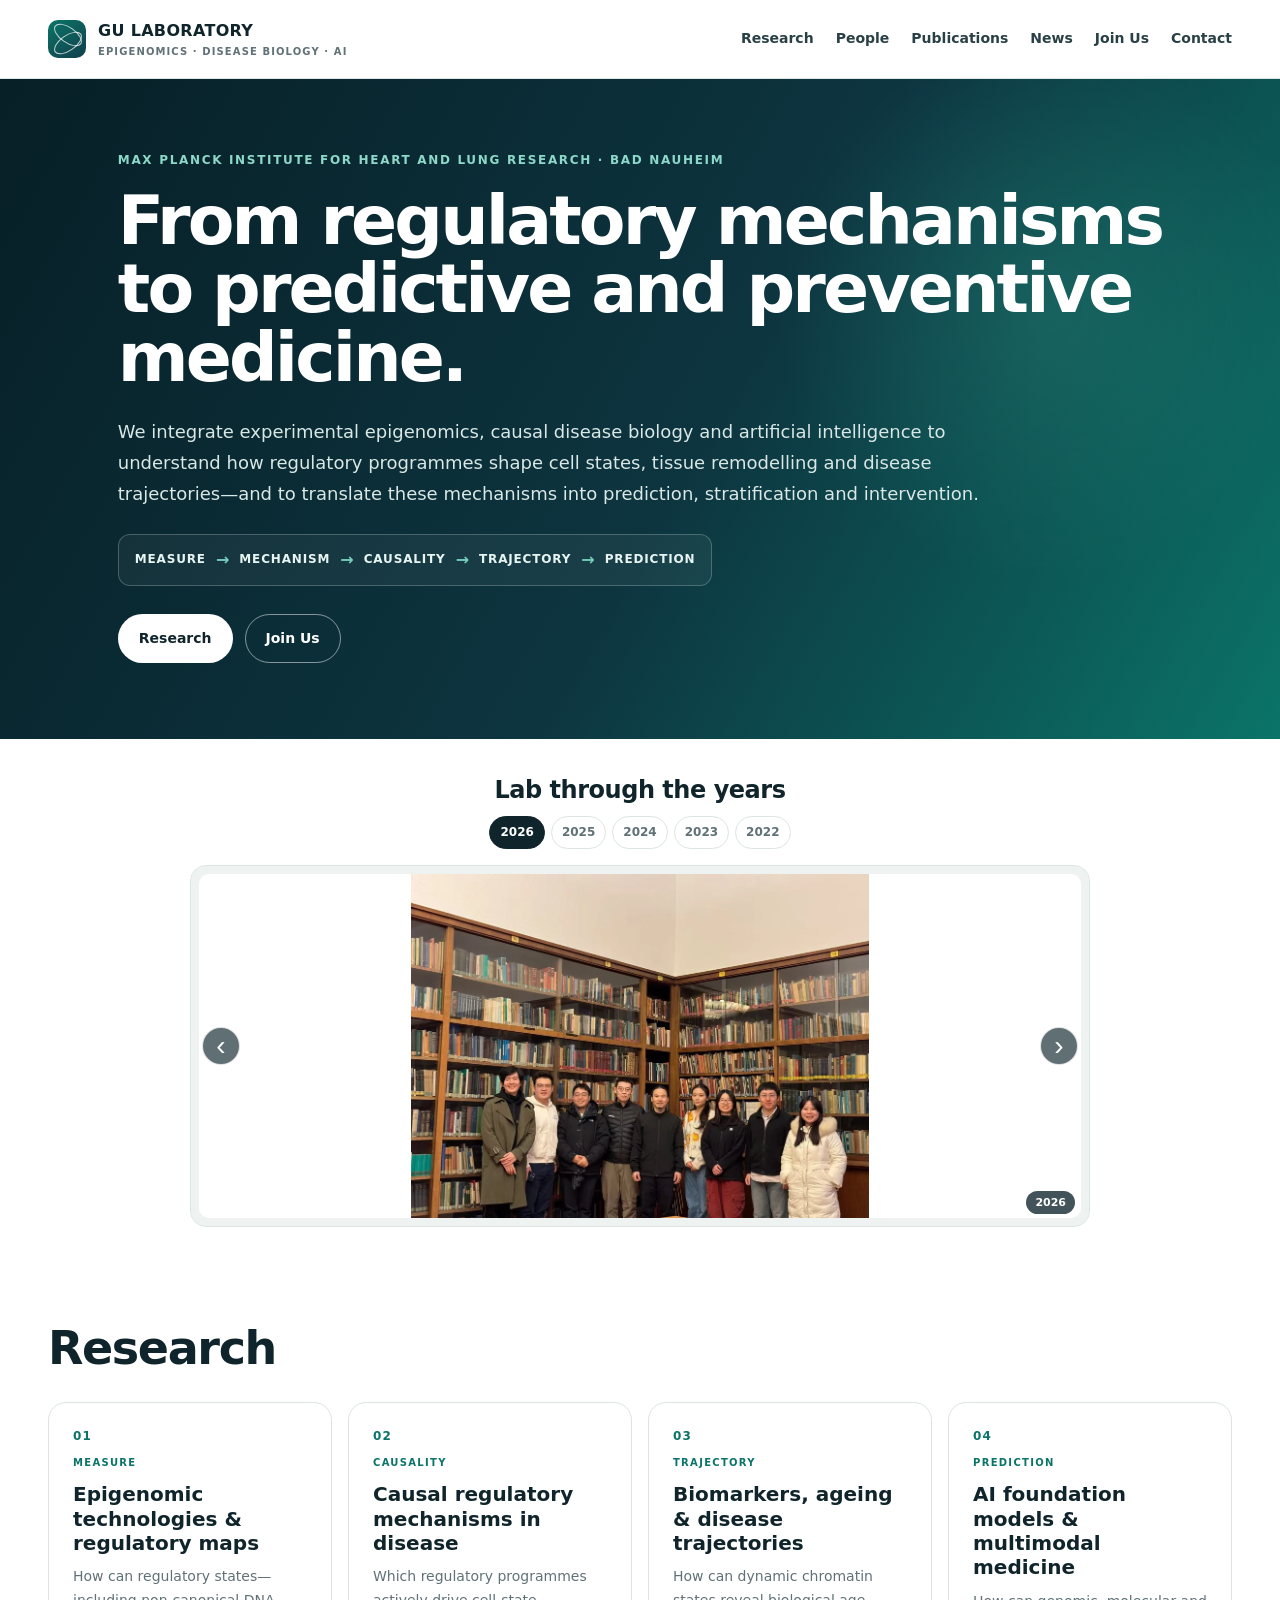
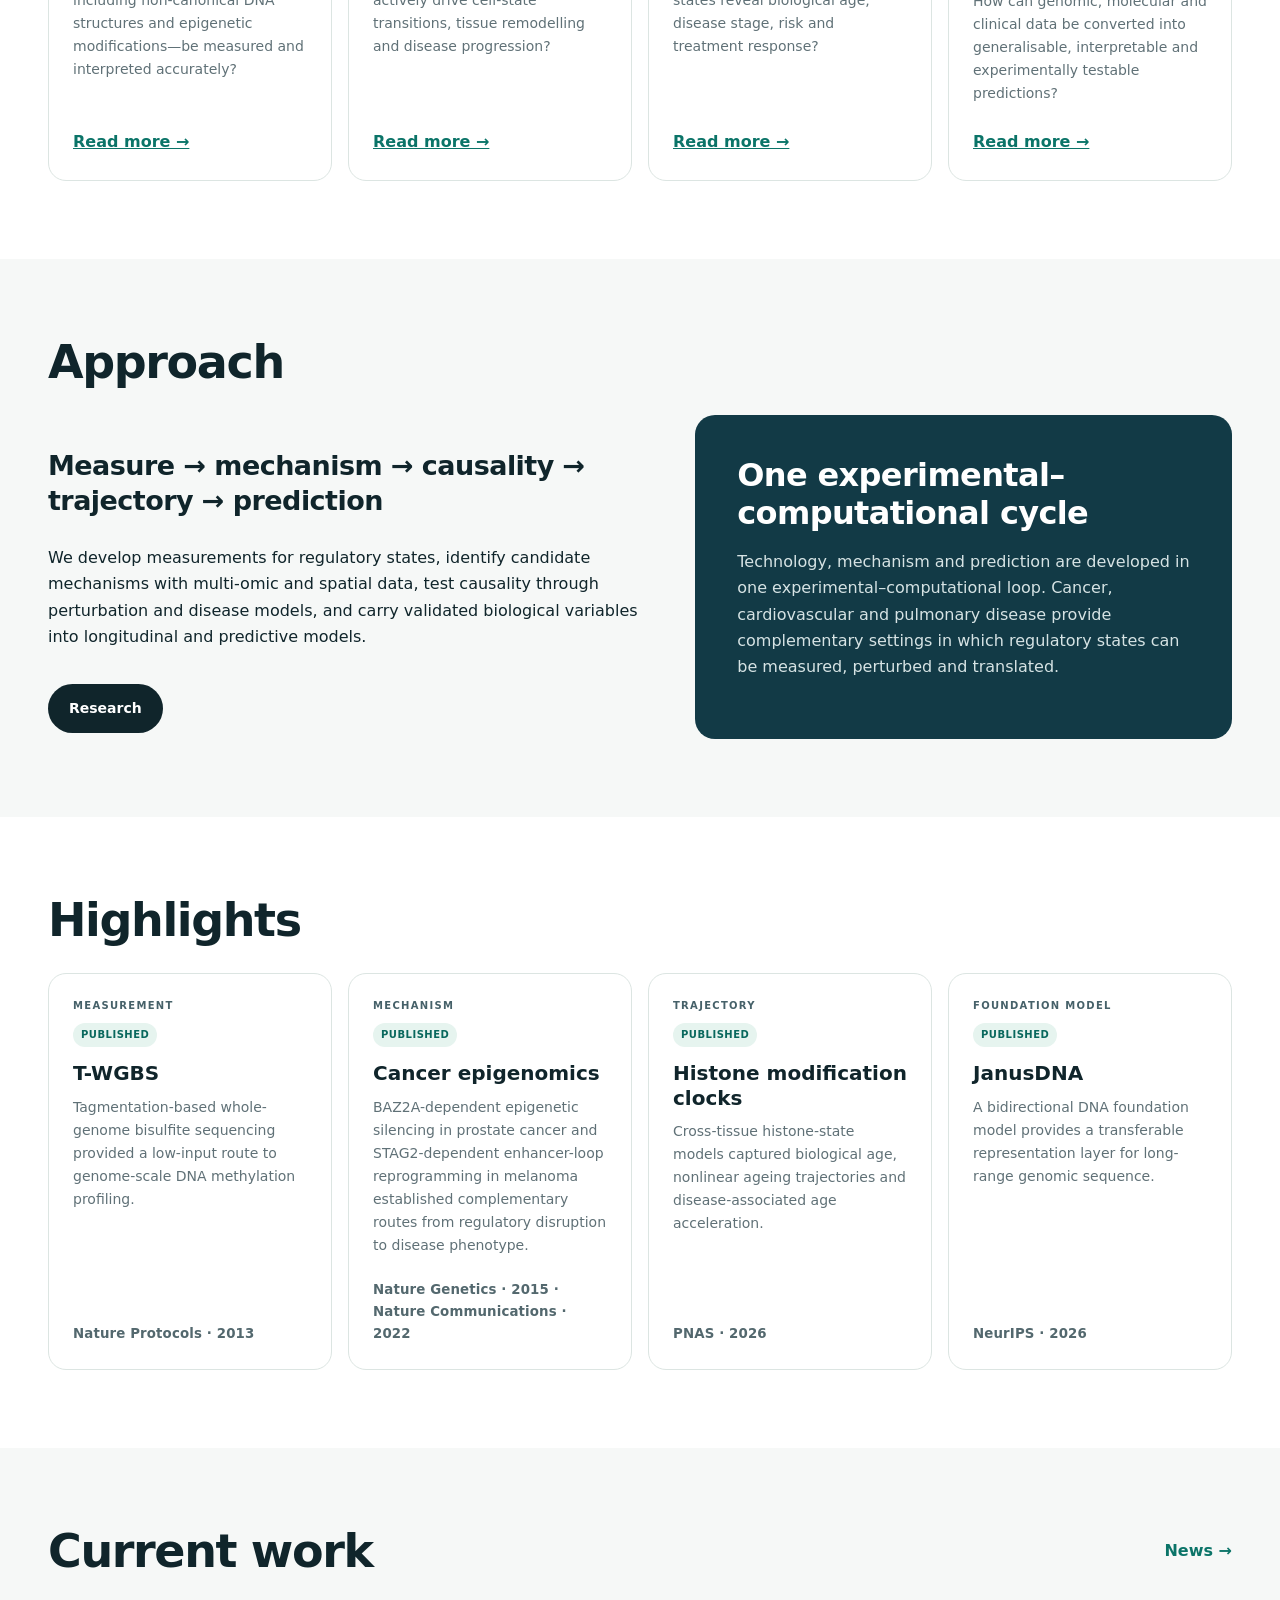
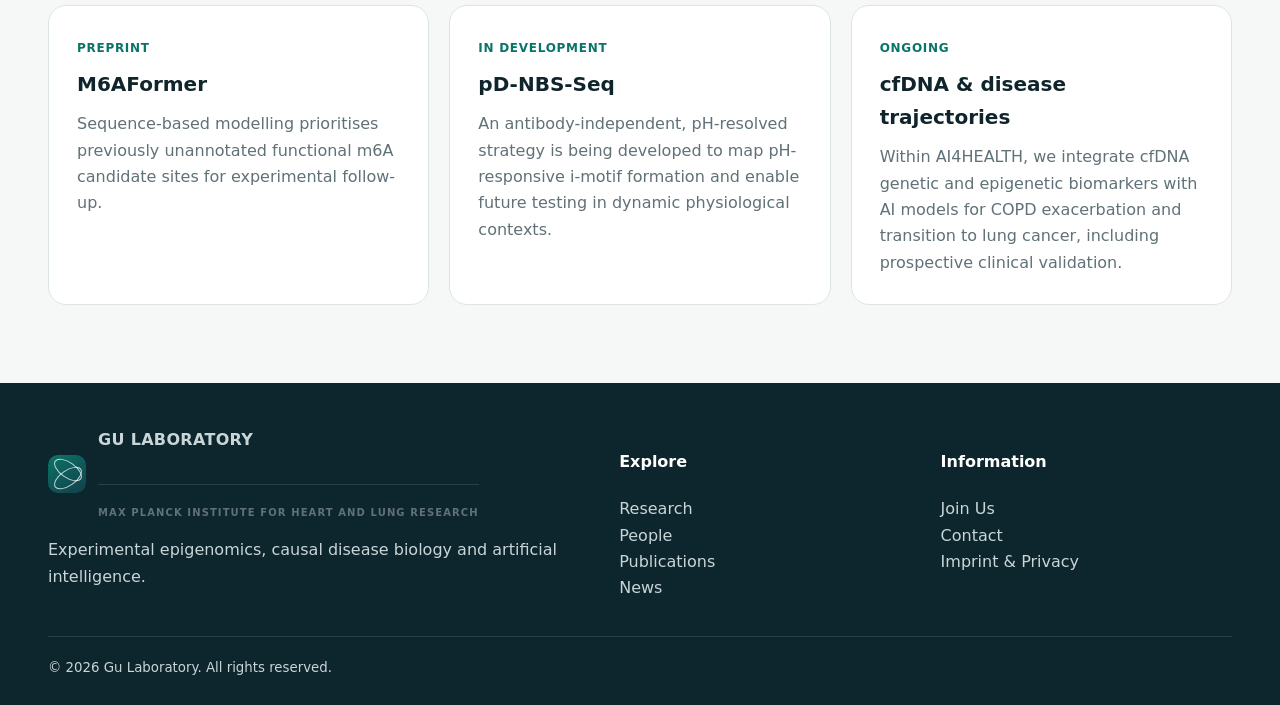
==== index.html @ 95525fd9 "Align homepage with current research programme" ====
<!doctype html>
<html lang="en">
<head>
  <meta charset="utf-8">
  <meta name="viewport" content="width=device-width,initial-scale=1">
  <title>Gu Laboratory | Epigenomics, Disease Biology & AI</title>
  <meta name="description" content="Gu Laboratory integrates experimental epigenomics, causal disease biology and artificial intelligence to connect regulatory mechanisms with disease trajectories, prediction and prevention.">
  <link rel="stylesheet" href="assets/styles.css">
  <link rel="stylesheet" href="assets/home-v2.css">
<style data-carousel-failsafe>
.lab-carousel-section{padding:38px 0 18px;background:#fff}
.lab-carousel-head{display:flex;flex-direction:column;align-items:center;gap:12px;margin:0 auto 16px;max-width:900px;text-align:center}
.lab-carousel-head h2{font-size:24px;line-height:1.1;letter-spacing:-.02em;margin:0;font-weight:760}
.lab-year-nav{display:flex;gap:6px;flex-wrap:wrap;justify-content:center}
.lab-year-btn{appearance:none;border:1px solid #dce5e2;background:#fff;color:#607177;border-radius:999px;padding:6px 10px;font:inherit;font-size:12px;font-weight:760;cursor:pointer}
.lab-year-btn.active{background:#10252b;border-color:#10252b;color:#fff}
.lab-carousel{position:relative;max-width:900px;margin:0 auto}
.lab-carousel-viewport{overflow:hidden;border-radius:16px;border:1px solid #dce5e2;background:#f6f8f7}
.lab-carousel-track{display:flex;transition:transform .42s cubic-bezier(.22,.61,.36,1)}
.lab-slide{flex:0 0 100%;margin:0;position:relative}
.lab-slide-media{height:360px;display:grid;gap:8px;padding:8px;background:#eef2f1}
.lab-slide-media img{width:100%;height:100%;object-fit:contain;object-position:center;min-width:0;min-height:0;border-radius:10px;background:#fff}
.lab-slide-media.single{grid-template-columns:1fr}
.lab-slide-media.duo{grid-template-columns:1fr 1fr}
.lab-slide-media.trio{grid-template-columns:1.08fr .92fr;grid-template-rows:1fr 1fr}
.lab-slide-media.trio .lab-slide-main{grid-row:1/3}
.lab-slide figcaption{position:absolute;right:14px;bottom:12px;padding:6px 9px;border-radius:999px;background:rgba(7,31,38,.76);color:#fff;font-size:11px;font-weight:780;line-height:1}
.lab-carousel-arrow{position:absolute;z-index:2;top:50%;transform:translateY(-50%);width:38px;height:38px;border-radius:50%;border:1px solid rgba(255,255,255,.78);background:rgba(7,31,38,.64);color:#fff;font-size:28px;line-height:1;display:grid;place-items:center;cursor:pointer}
.lab-carousel-arrow.prev{left:12px}.lab-carousel-arrow.next{right:12px}
@media(max-width:800px){.lab-slide-media{height:300px}}
@media(max-width:560px){.lab-carousel-section{padding-top:24px}.lab-carousel-head h2{font-size:21px}.lab-slide-media{height:230px}}
</style>
</head>
<body>
<header class="site-header">
  <div class="wrap nav">
    <a class="brand" href="index.html"><i class="mark"></i><span>GU LABORATORY<small>Epigenomics · Disease Biology · AI</small></span></a>
    <button class="menu" aria-label="Toggle navigation">☰</button>
    <nav class="navlinks">
      <a href="research.html">Research</a><a href="people.html">People</a><a href="publications.html">Publications</a><a href="news.html">News</a><a href="join.html">Join Us</a><a href="contact.html">Contact</a>
    </nav>
  </div>
</header>
<main>
<section class="hero">
  <div class="wrap">
    <div class="hero-inner">
      <div class="eyebrow">Max Planck Institute for Heart and Lung Research · Bad Nauheim</div>
      <h1><span class="hero-line">From regulatory mechanisms</span><span class="hero-line">to predictive and preventive</span><span class="hero-line">medicine.</span></h1>
      <p>We integrate experimental epigenomics, causal disease biology and artificial intelligence to understand how regulatory programmes shape cell states, tissue remodelling and disease trajectories—and to translate these mechanisms into prediction, stratification and intervention.</p>
      <div class="pipeline" aria-label="Research workflow">
        <span>Measure</span><b>→</b><span>Mechanism</span><b>→</b><span>Causality</span><b>→</b><span>Trajectory</span><b>→</b><span>Prediction</span>
      </div>
      <div class="actions"><a class="btn primary" href="research.html">Research</a><a class="btn ghost" href="join.html">Join Us</a></div>
    </div>
  </div>
</section>

<section class="lab-carousel-section">
  <div class="wrap">
    <div class="lab-carousel-head">
      <h2>Lab through the years</h2>
      <div class="lab-year-nav" role="tablist" aria-label="Laboratory group photos by year">
        <button class="lab-year-btn active" type="button" data-slide="0" role="tab" aria-selected="true">2026</button>
        <button class="lab-year-btn" type="button" data-slide="1" role="tab" aria-selected="false">2025</button>
        <button class="lab-year-btn" type="button" data-slide="2" role="tab" aria-selected="false">2024</button>
        <button class="lab-year-btn" type="button" data-slide="3" role="tab" aria-selected="false">2023</button>
        <button class="lab-year-btn" type="button" data-slide="4" role="tab" aria-selected="false">2022</button>
      </div>
    </div>

    <div class="lab-carousel" data-lab-carousel>
      <button class="lab-carousel-arrow prev" type="button" aria-label="Previous year">‹</button>
      <div class="lab-carousel-viewport">
        <div class="lab-carousel-track">
          <figure class="lab-slide">
            <div class="lab-slide-media single"><img src="assets/images/lab/group-2026.webp" alt="Gu Laboratory group photo, 2026"></div>
            <figcaption>2026</figcaption>
          </figure>
          <figure class="lab-slide">
            <div class="lab-slide-media single"><img src="assets/images/lab/group-2025.webp" alt="Gu Laboratory group photo, 2025"></div>
            <figcaption>2025</figcaption>
          </figure>
          <figure class="lab-slide">
            <div class="lab-slide-media duo">
              <img src="assets/images/lab/group-2024-1.webp" alt="Gu Laboratory group photo, 2024">
              <img src="assets/images/lab/group-2024-2.webp" alt="Gu Laboratory group photo, 2024">
            </div>
            <figcaption>2024</figcaption>
          </figure>
          <figure class="lab-slide">
            <div class="lab-slide-media single"><img src="assets/images/lab/group-2023.webp" alt="Gu Laboratory group photo, 2023"></div>
            <figcaption>2023</figcaption>
          </figure>
          <figure class="lab-slide">
            <div class="lab-slide-media single">
              <img src="assets/images/lab/group-2022-2.webp" alt="Gu Laboratory group photo, 2022">
            </div>
            <figcaption>2022</figcaption>
          </figure>
        </div>
      </div>
      <button class="lab-carousel-arrow next" type="button" aria-label="Next year">›</button>
    </div>
  </div>
</section>

<section class="section programme-section">
  <div class="wrap">
    <div class="section-head"><h2>Research</h2></div>
    <div class="grid cols-4 pillar-grid">
      <article class="card research-card"><span class="number">01</span><span class="pillar-kicker">Measure</span><h3>Epigenomic technologies & regulatory maps</h3><p>How can regulatory states—including non-canonical DNA structures and epigenetic modifications—be measured and interpreted accurately?</p><a class="arrow" href="research.html#maps">Read more →</a></article>
      <article class="card research-card"><span class="number">02</span><span class="pillar-kicker">Causality</span><h3>Causal regulatory mechanisms in disease</h3><p>Which regulatory programmes actively drive cell-state transitions, tissue remodelling and disease progression?</p><a class="arrow" href="research.html#causal">Read more →</a></article>
      <article class="card research-card"><span class="number">03</span><span class="pillar-kicker">Trajectory</span><h3>Biomarkers, ageing & disease trajectories</h3><p>How can dynamic chromatin states reveal biological age, disease stage, risk and treatment response?</p><a class="arrow" href="research.html#trajectories">Read more →</a></article>
      <article class="card research-card"><span class="number">04</span><span class="pillar-kicker">Prediction</span><h3>AI foundation models & multimodal medicine</h3><p>How can genomic, molecular and clinical data be converted into generalisable, interpretable and experimentally testable predictions?</p><a class="arrow" href="research.html#ai">Read more →</a></article>
    </div>
  </div>
</section>

<section class="section soft">
  <div class="wrap">
    <div class="section-head"><h2>Approach</h2></div>
    <div class="split">
      <div>
        <p class="tagline">Measure → mechanism → causality → trajectory → prediction</p>
        <p>We develop measurements for regulatory states, identify candidate mechanisms with multi-omic and spatial data, test causality through perturbation and disease models, and carry validated biological variables into longitudinal and predictive models.</p>
        <div class="actions"><a class="btn dark" href="research.html">Research</a></div>
      </div>
      <div class="quote-panel">
        <h2>One experimental–computational cycle</h2>
        <p>Technology, mechanism and prediction are developed in one experimental–computational loop. Cancer, cardiovascular and pulmonary disease provide complementary settings in which regulatory states can be measured, perturbed and translated.</p>
      </div>
    </div>
  </div>
</section>

<section class="section contributions-section">
  <div class="wrap">
    <div class="section-head"><h2>Highlights</h2></div>
    <div class="grid cols-4 highlights">
      <article class="card highlight-card"><span class="contribution-stage">Measurement</span><span class="status established">Published</span><h3>T-WGBS</h3><p>Tagmentation-based whole-genome bisulfite sequencing provided a low-input route to genome-scale DNA methylation profiling.</p><small>Nature Protocols · 2013</small></article>
      <article class="card highlight-card"><span class="contribution-stage">Mechanism</span><span class="status established">Published</span><h3>Cancer epigenomics</h3><p>BAZ2A-dependent epigenetic silencing in prostate cancer and STAG2-dependent enhancer-loop reprogramming in melanoma established complementary routes from regulatory disruption to disease phenotype.</p><small>Nature Genetics · 2015 · Nature Communications · 2022</small></article>
      <article class="card highlight-card"><span class="contribution-stage">Trajectory</span><span class="status established">Published</span><h3>Histone modification clocks</h3><p>Cross-tissue histone-state models captured biological age, nonlinear ageing trajectories and disease-associated age acceleration.</p><small>PNAS · 2026</small></article>
      <article class="card highlight-card"><span class="contribution-stage">Foundation model</span><span class="status established">Published</span><h3>JanusDNA</h3><p>A bidirectional DNA foundation model provides a transferable representation layer for long-range genomic sequence.</p><small>NeurIPS · 2026</small></article>
    </div>
  </div>
</section>

<section class="section soft">
  <div class="wrap">
    <div class="section-head"><h2>Current work</h2><a class="text-link" href="news.html">News →</a></div>
    <div class="grid cols-3">
      <article class="card news-card"><time>PREPRINT</time><h3>M6AFormer</h3><p>Sequence-based modelling prioritises previously unannotated functional m6A candidate sites for experimental follow-up.</p></article>
      <article class="card news-card"><time>IN DEVELOPMENT</time><h3>pD-NBS-Seq</h3><p>An antibody-independent, pH-resolved strategy is being developed to map pH-responsive i-motif formation and enable future testing in dynamic physiological contexts.</p></article>
      <article class="card news-card"><time>ONGOING</time><h3>cfDNA & disease trajectories</h3><p>Within AI4HEALTH, we integrate cfDNA genetic and epigenetic biomarkers with AI models for COPD exacerbation and transition to lung cancer, including prospective clinical validation.</p></article>
    </div>
  </div>
</section>
</main>
<footer class="footer">
  <div class="wrap">
    <div class="footer-grid">
      <div><a class="brand" href="index.html"><i class="mark"></i><span>GU LABORATORY<small>Max Planck Institute for Heart and Lung Research</small></span></a><p>Experimental epigenomics, causal disease biology and artificial intelligence.</p></div>
      <div><h4>Explore</h4><a href="research.html">Research</a><br><a href="people.html">People</a><br><a href="publications.html">Publications</a><br><a href="news.html">News</a></div>
      <div><h4>Information</h4><a href="join.html">Join Us</a><br><a href="contact.html">Contact</a><br><a href="legal.html">Imprint & Privacy</a></div>
    </div>
    <small>© 2026 Gu Laboratory. All rights reserved.</small>
  </div>
</footer>
<script src="assets/script.js"></script>
<script data-carousel-failsafe>
(function(){
  const carousel=document.querySelector('[data-lab-carousel]');
  if(!carousel)return;
  const track=carousel.querySelector('.lab-carousel-track');
  const slides=[...carousel.querySelectorAll('.lab-slide')];
  const section=carousel.closest('.lab-carousel-section');
  const tabs=[...section.querySelectorAll('.lab-year-btn')];
  const prev=carousel.querySelector('.lab-carousel-arrow.prev');
  const next=carousel.querySelector('.lab-carousel-arrow.next');
  let current=0;
  function show(i){
    current=(i+slides.length)%slides.length;
    track.style.transform='translateX(-'+(current*100)+'%)';
    tabs.forEach((tab,n)=>{
      tab.classList.toggle('active',n===current);
      tab.setAttribute('aria-selected',n===current?'true':'false');
    });
  }
  tabs.forEach((tab,n)=>tab.addEventListener('click',()=>show(n)));
  if(prev)prev.addEventListener('click',()=>show(current-1));
  if(next)next.addEventListener('click',()=>show(current+1));
  show(0);
})();
</script>
</body>
</html>
---- assets/styles.css ----
:root{--ink:#10252b;--muted:#607177;--paper:#f6f8f7;--white:#fff;--teal:#0b7468;--teal2:#3aa894;--line:#dce5e2;--navy:#123a46;--max:1240px;--radius:18px;--shadow:none}
*{box-sizing:border-box}html{scroll-behavior:smooth}body{margin:0;font-family:Inter,ui-sans-serif,system-ui,-apple-system,BlinkMacSystemFont,"Segoe UI",sans-serif;color:var(--ink);background:var(--white);line-height:1.65}a{color:inherit}img{max-width:100%;display:block}.wrap{max-width:var(--max);margin:auto;padding:0 28px}.site-header{position:sticky;top:0;z-index:50;background:rgba(255,255,255,.96);backdrop-filter:blur(12px);border-bottom:1px solid rgba(220,229,226,.9)}.nav{height:78px;display:flex;align-items:center;justify-content:space-between;gap:24px}.brand{text-decoration:none;display:flex;align-items:center;gap:12px;font-weight:800;letter-spacing:.02em}.mark{width:38px;height:38px;border-radius:10px;background:linear-gradient(145deg,var(--teal),#123f4b);position:relative;overflow:hidden}.mark:before,.mark:after{content:"";position:absolute;border:1px solid rgba(255,255,255,.75);border-radius:50%;width:30px;height:14px;left:4px}.mark:before{top:7px;transform:rotate(35deg)}.mark:after{bottom:7px;transform:rotate(-35deg)}.brand span small{display:block;font-size:10px;color:var(--muted);font-weight:700;letter-spacing:.11em;text-transform:uppercase}.navlinks{display:flex;align-items:center;gap:22px}.navlinks a{text-decoration:none;font-size:14px;font-weight:650;color:#294047}.navlinks a:hover,.navlinks a.active{color:var(--teal)}.menu{display:none;border:0;background:none;font-size:28px}.hero{min-height:620px;display:grid;align-items:center;background:radial-gradient(circle at 82% 35%,rgba(58,168,148,.24),transparent 24%),linear-gradient(120deg,#071f26 0%,#0d3540 55%,#0b7468 100%)}.hero-inner{padding:82px 0;color:white;max-width:940px}.eyebrow{font-size:12px;letter-spacing:.14em;text-transform:uppercase;font-weight:800;color:#8dd8c8}.hero h1{font-family:inherit;font-weight:760;font-size:clamp(44px,6vw,72px);line-height:1.03;letter-spacing:-.04em;margin:16px 0 26px}.hero p{font-size:19px;max-width:860px;color:#d9e7e5}.actions{display:flex;gap:12px;flex-wrap:wrap;margin-top:34px}.btn{display:inline-flex;align-items:center;justify-content:center;text-decoration:none;border-radius:999px;padding:12px 20px;font-size:14px;font-weight:800;border:1px solid transparent}.btn.primary{background:#fff;color:var(--ink)}.btn.ghost{border-color:rgba(255,255,255,.5);color:#fff}.btn.dark{background:var(--ink);color:white}.pipeline{display:flex;align-items:center;gap:10px;flex-wrap:wrap;margin-top:26px;padding:12px 16px;border:1px solid rgba(255,255,255,.22);border-radius:12px;background:rgba(255,255,255,.05);width:max-content;max-width:100%}.pipeline span{font-size:12px;font-weight:850;letter-spacing:.07em;text-transform:uppercase;color:#e7f5f2}.pipeline b{font-weight:600;color:#78cdbc}.section{padding:78px 0}.section.soft{background:var(--paper)}.section-head{display:flex;justify-content:space-between;align-items:center;gap:24px;margin-bottom:28px}.section-head h2,.page-hero h1{font-family:inherit;font-size:clamp(30px,4vw,46px);font-weight:760;line-height:1.1;letter-spacing:-.03em;margin:0}.section-head p{max-width:570px;color:var(--muted);margin:0}.grid{display:grid;gap:20px}.grid.cols-4{grid-template-columns:repeat(4,1fr)}.grid.cols-3{grid-template-columns:repeat(3,1fr)}.grid.cols-2{grid-template-columns:repeat(2,1fr)}.card{border:1px solid var(--line);border-radius:var(--radius);padding:28px;background:#fff;box-shadow:none}.card h3{font-size:20px;margin:8px 0 10px}.card p{margin:0;color:var(--muted)}.number{font-size:12px;font-weight:900;color:var(--teal);letter-spacing:.1em}.research-card{min-height:295px;display:flex;flex-direction:column}.research-card .arrow{margin-top:auto;padding-top:24px;color:var(--teal);font-weight:800}.highlight-card{display:flex;flex-direction:column;min-height:275px}.highlight-card small{display:block;margin-top:auto;padding-top:22px;color:#53686e;font-weight:800;letter-spacing:.01em}.status{display:inline-block;width:max-content;border-radius:999px;padding:4px 8px;font-size:10px;font-weight:850;letter-spacing:.05em;text-transform:uppercase;margin:2px 0 6px}.status.established{background:#e6f4ef;color:#08685d}.status.review{background:#eef2f8;color:#385577}.status.development{background:#f7f1e7;color:#7a5a25}.status.planned{background:#f1eef6;color:#69517b}.metric-row{display:grid;grid-template-columns:repeat(4,1fr);gap:1px;background:var(--line);border:1px solid var(--line);border-radius:var(--radius);overflow:hidden}.metric{background:#fff;padding:30px}.metric strong{display:block;font-family:inherit;font-size:34px;font-weight:760}.metric span{font-size:13px;color:var(--muted)}.split{display:grid;grid-template-columns:1.05fr .95fr;gap:54px;align-items:center}.quote-panel{background:var(--navy);color:#fff;border-radius:20px;padding:42px;box-shadow:none}.quote-panel h2{font-family:inherit;font-size:32px;font-weight:720;line-height:1.18;letter-spacing:-.02em;margin:0 0 16px}.quote-panel p{color:#d6e3e4}.news-card time{font-size:12px;color:var(--teal);font-weight:800;letter-spacing:.06em}.news-card h3{font-size:20px}.news-archive-grid{display:grid;grid-template-columns:repeat(3,minmax(0,1fr));gap:14px}.news-archive-grid figure{margin:0;background:#fff;border:1px solid var(--line);border-radius:14px;overflow:hidden}.news-archive-grid img{width:100%;aspect-ratio:4/3;object-fit:cover;object-position:center}.text-link{font-weight:800;color:var(--teal);text-decoration:none}.page-hero{padding:62px 0 42px;background:var(--paper);border-bottom:1px solid var(--line)}.page-hero p{font-size:17px;color:var(--muted);max-width:880px}.pill{display:inline-block;border:1px solid #b8d9d2;color:var(--teal);padding:6px 11px;border-radius:999px;font-size:11px;font-weight:850;letter-spacing:.07em;text-transform:uppercase}.program{padding:36px 0;border-top:1px solid var(--line);display:grid;grid-template-columns:70px 1fr 350px;gap:30px}.program h2{font-family:inherit;margin:0;font-size:28px;font-weight:720;letter-spacing:-.02em}.program p{color:var(--muted);margin:8px 0 14px}.program .meta{font-size:13px;color:#4f656b;line-height:1.9}.program .meta .status{margin-right:5px}.people-grid{display:grid;grid-template-columns:repeat(3,1fr);gap:18px}.person{border-top:2px solid var(--teal);border-radius:0 0 var(--radius) var(--radius);background:var(--paper);padding:25px;min-height:170px}.person h3{margin:0 0 3px}.role{font-size:13px;color:var(--teal);font-weight:800}.person p{font-size:14px;color:var(--muted)}.pi{display:grid;grid-template-columns:1.1fr .9fr;gap:24px;background:var(--navy);color:white;border-radius:20px;padding:42px;margin-bottom:42px}.pi p{color:#d6e3e4}.pi aside{border-left:1px solid rgba(255,255,255,.2);padding-left:28px}.pi aside div{margin-bottom:16px}.pi small{display:block;color:#8fd3c6;text-transform:uppercase;letter-spacing:.08em;font-weight:800}.pub-toolbar{display:flex;gap:8px;flex-wrap:wrap;margin-bottom:26px}.filter{border:1px solid var(--line);background:white;padding:8px 13px;border-radius:999px;font-weight:750;cursor:pointer}.filter.active{background:var(--ink);color:white}.pub{padding:24px 0;border-top:1px solid var(--line);display:grid;grid-template-columns:72px 1fr 120px;gap:18px}.pub .year{font-weight:900;color:var(--teal)}.pub h3{font-size:18px;margin:0 0 5px}.pub p{margin:0;color:var(--muted);font-size:14px}.journal{text-align:right;font-size:12px;font-weight:800;letter-spacing:.03em}.notice{border-left:3px solid var(--teal);background:#f0f7f5;padding:16px 18px;border-radius:0 10px 10px 0;color:#43585e}.contact-grid{display:grid;grid-template-columns:1fr 1fr;gap:24px}.contact-box{border:1px solid var(--line);border-radius:var(--radius);padding:28px}.contact-box h3{margin-top:0;font-size:20px}.footer{background:#0d252c;color:#c9d6d8;padding:44px 0 26px}.footer-grid{display:grid;grid-template-columns:1.3fr repeat(2,.7fr);gap:30px}.footer a{color:#c9d6d8;text-decoration:none}.footer h4{color:#fff}.footer small{display:block;border-top:1px solid rgba(255,255,255,.12);padding-top:20px;margin-top:30px}.prose{max-width:860px}.prose h2{font-family:inherit;font-size:25px;font-weight:720;letter-spacing:-.015em;margin-top:38px}.prose p,.prose li{color:#4f6268}.tagline{font-family:inherit;font-size:27px;font-weight:680;line-height:1.3;letter-spacing:-.02em}.hide{display:none!important}
@media(max-width:1100px){.grid.cols-4{grid-template-columns:repeat(2,1fr)}.program{grid-template-columns:60px 1fr 290px}.news-archive-grid{grid-template-columns:repeat(2,minmax(0,1fr))}}
@media(max-width:900px){.navlinks{display:none;position:absolute;top:78px;left:0;right:0;background:#fff;padding:20px 28px;border-bottom:1px solid var(--line);flex-direction:column;align-items:flex-start}.navlinks.open{display:flex}.menu{display:block}.grid.cols-3,.grid.cols-2,.people-grid,.split,.contact-grid,.pi{grid-template-columns:1fr}.metric-row{grid-template-columns:1fr 1fr}.program{grid-template-columns:50px 1fr}.program .meta{grid-column:2}.pub{grid-template-columns:60px 1fr}.journal{grid-column:2;text-align:left}.hero{min-height:590px;background-position:60% center}}
@media(max-width:560px){.wrap{padding:0 20px}.section{padding:60px 0}.hero-inner{padding:70px 0}.hero p{font-size:17px}.grid.cols-4{grid-template-columns:1fr}.pipeline{gap:7px}.pipeline span{font-size:10px}.metric-row{grid-template-columns:1fr}.section-head{display:flex}.program{grid-template-columns:1fr}.program .meta{grid-column:auto}.pi{padding:30px}.pi aside{border-left:0;border-top:1px solid rgba(255,255,255,.2);padding:20px 0 0}.footer-grid{grid-template-columns:1fr}.page-hero{padding:50px 0 34px}.news-archive-grid{grid-template-columns:1fr}}
.news-timeline{padding-top:52px}.news-year{margin-bottom:54px}.news-year>h2{font-size:24px;line-height:1;margin:0 0 14px;font-weight:760;letter-spacing:-.02em}.news-row{display:grid;grid-template-columns:150px minmax(0,1fr);gap:24px;align-items:start;padding:18px 0;border-top:1px solid var(--line)}.news-row.with-thumb{grid-template-columns:150px 170px minmax(0,1fr)}.news-row time{font-size:13px;color:var(--muted);padding-top:3px}.news-copy h3{font-size:18px;line-height:1.35;margin:0;font-weight:680;letter-spacing:-.01em}.news-thumb img{width:170px;aspect-ratio:4/3;object-fit:cover;border-radius:10px;border:1px solid var(--line);background:var(--paper)}
@media(max-width:760px){.news-row,.news-row.with-thumb{grid-template-columns:1fr;gap:10px}.news-row time{padding-top:0}.news-thumb img{width:100%;max-width:360px}}
---- assets/home-v2.css ----
.hero{min-height:610px}
.hero-inner{max-width:1120px;padding:72px 0 76px}
.hero h1{font-size:clamp(42px,5.45vw,68px);line-height:1.01;letter-spacing:-.042em;margin:16px 0 24px}
.hero-line{display:block;white-space:nowrap}
.hero p{max-width:900px;font-size:18px;line-height:1.72;margin-bottom:0}
.pipeline{margin-top:24px}
.hero .actions{margin-top:28px}
.programme-section .section-head,.contributions-section .section-head{align-items:flex-end}
.pillar-grid{gap:16px}
.pillar-grid .card{padding:24px}
.research-card{min-height:310px}
.pillar-kicker,.contribution-stage{display:block;margin:8px 0 3px;font-size:10px;font-weight:900;letter-spacing:.13em;text-transform:uppercase;color:var(--teal)}
.pillar-kicker+.research-card h3{margin-top:4px}
.research-card h3{line-height:1.22}
.research-card p{font-size:14px;line-height:1.65}
.highlights{gap:16px}
.highlights .card{padding:24px}
.highlight-card{min-height:290px}
.contribution-stage{margin:0 0 8px;color:#466169}
.highlight-card .status{margin-top:0}
.highlight-card h3{line-height:1.22}
.highlight-card p{font-size:14px;line-height:1.65}
@media(max-width:1100px){.hero-line{white-space:normal}.hero h1{max-width:900px}.research-card{min-height:270px}}
@media(max-width:560px){.hero{min-height:auto}.hero-inner{padding:58px 0 62px}.hero h1{font-size:clamp(39px,12vw,54px);line-height:1.02}.hero p{font-size:16px;line-height:1.65}.hero-line{white-space:normal}.pipeline{width:100%;justify-content:flex-start}.research-card,.highlight-card{min-height:auto}}

.lab-carousel-section{padding:38px 0 18px;background:#fff}
.lab-carousel-head{display:flex;flex-direction:column;align-items:center;justify-content:center;gap:12px;margin-bottom:16px;max-width:900px;margin-left:auto;margin-right:auto;text-align:center}
.lab-carousel-head h2{font-size:24px;line-height:1.1;letter-spacing:-.02em;margin:0;font-weight:760}
.lab-year-nav{display:flex;gap:6px;flex-wrap:wrap;justify-content:center}
.lab-year-btn{appearance:none;border:1px solid var(--line);background:#fff;color:var(--muted);border-radius:999px;padding:6px 10px;font:inherit;font-size:12px;font-weight:760;cursor:pointer}
.lab-year-btn.active{background:var(--ink);border-color:var(--ink);color:#fff}
.lab-carousel{position:relative;max-width:900px;margin:0 auto}
.lab-carousel-viewport{overflow:hidden;border-radius:16px;border:1px solid var(--line);background:var(--paper)}
.lab-carousel-track{display:flex;transition:transform .42s cubic-bezier(.22,.61,.36,1);will-change:transform}
.lab-slide{flex:0 0 100%;margin:0;position:relative}
.lab-slide-media{height:360px;display:grid;gap:8px;background:#eef2f1;padding:8px}
.lab-slide-media img{width:100%;height:100%;object-fit:contain;object-position:center;min-width:0;min-height:0;border-radius:10px;background:#fff}
.lab-slide-media.single{grid-template-columns:1fr}
.lab-slide:nth-child(1) .lab-slide-media img{object-position:center 58%}
.lab-slide:nth-child(2) .lab-slide-media img{object-position:center 58%}
.lab-slide:nth-child(3) .lab-slide-media.duo{grid-template-columns:1fr 1fr}
.lab-slide:nth-child(3) .lab-slide-media img:first-child{object-position:center 68%}
.lab-slide:nth-child(3) .lab-slide-media img:last-child{object-position:center 52%}
.lab-slide:nth-child(4) .lab-slide-media img{object-position:center 54%}
.lab-slide-media.trio{grid-template-columns:1.08fr .92fr;grid-template-rows:1fr 1fr}
.lab-slide-media.trio .lab-slide-main{grid-row:1/3;object-position:center 62%}
.lab-slide-media.trio img:nth-child(2){object-position:center 70%}
.lab-slide-media.trio img:nth-child(3){object-position:center 66%}
.lab-slide figcaption{position:absolute;right:14px;bottom:12px;padding:6px 9px;border-radius:999px;background:rgba(7,31,38,.76);backdrop-filter:blur(8px);color:#fff;font-size:11px;font-weight:780;line-height:1}
.lab-carousel-arrow{position:absolute;z-index:2;top:50%;transform:translateY(-50%);width:38px;height:38px;border-radius:50%;border:1px solid rgba(255,255,255,.78);background:rgba(7,31,38,.64);color:#fff;font-size:28px;line-height:1;display:grid;place-items:center;cursor:pointer;backdrop-filter:blur(8px)}
.lab-carousel-arrow.prev{left:12px}.lab-carousel-arrow.next{right:12px}
.lab-carousel-arrow:hover{background:rgba(7,31,38,.82)}
@media(max-width:800px){.lab-carousel-head{align-items:center;gap:10px}.lab-year-nav{justify-content:center}.lab-slide-media{height:300px}}
@media(max-width:560px){.lab-carousel-section{padding-top:24px}.lab-carousel-head h2{font-size:21px}.lab-slide-media{height:230px}.lab-carousel-arrow{width:34px;height:34px;font-size:24px}.lab-carousel-arrow.prev{left:8px}.lab-carousel-arrow.next{right:8px}}
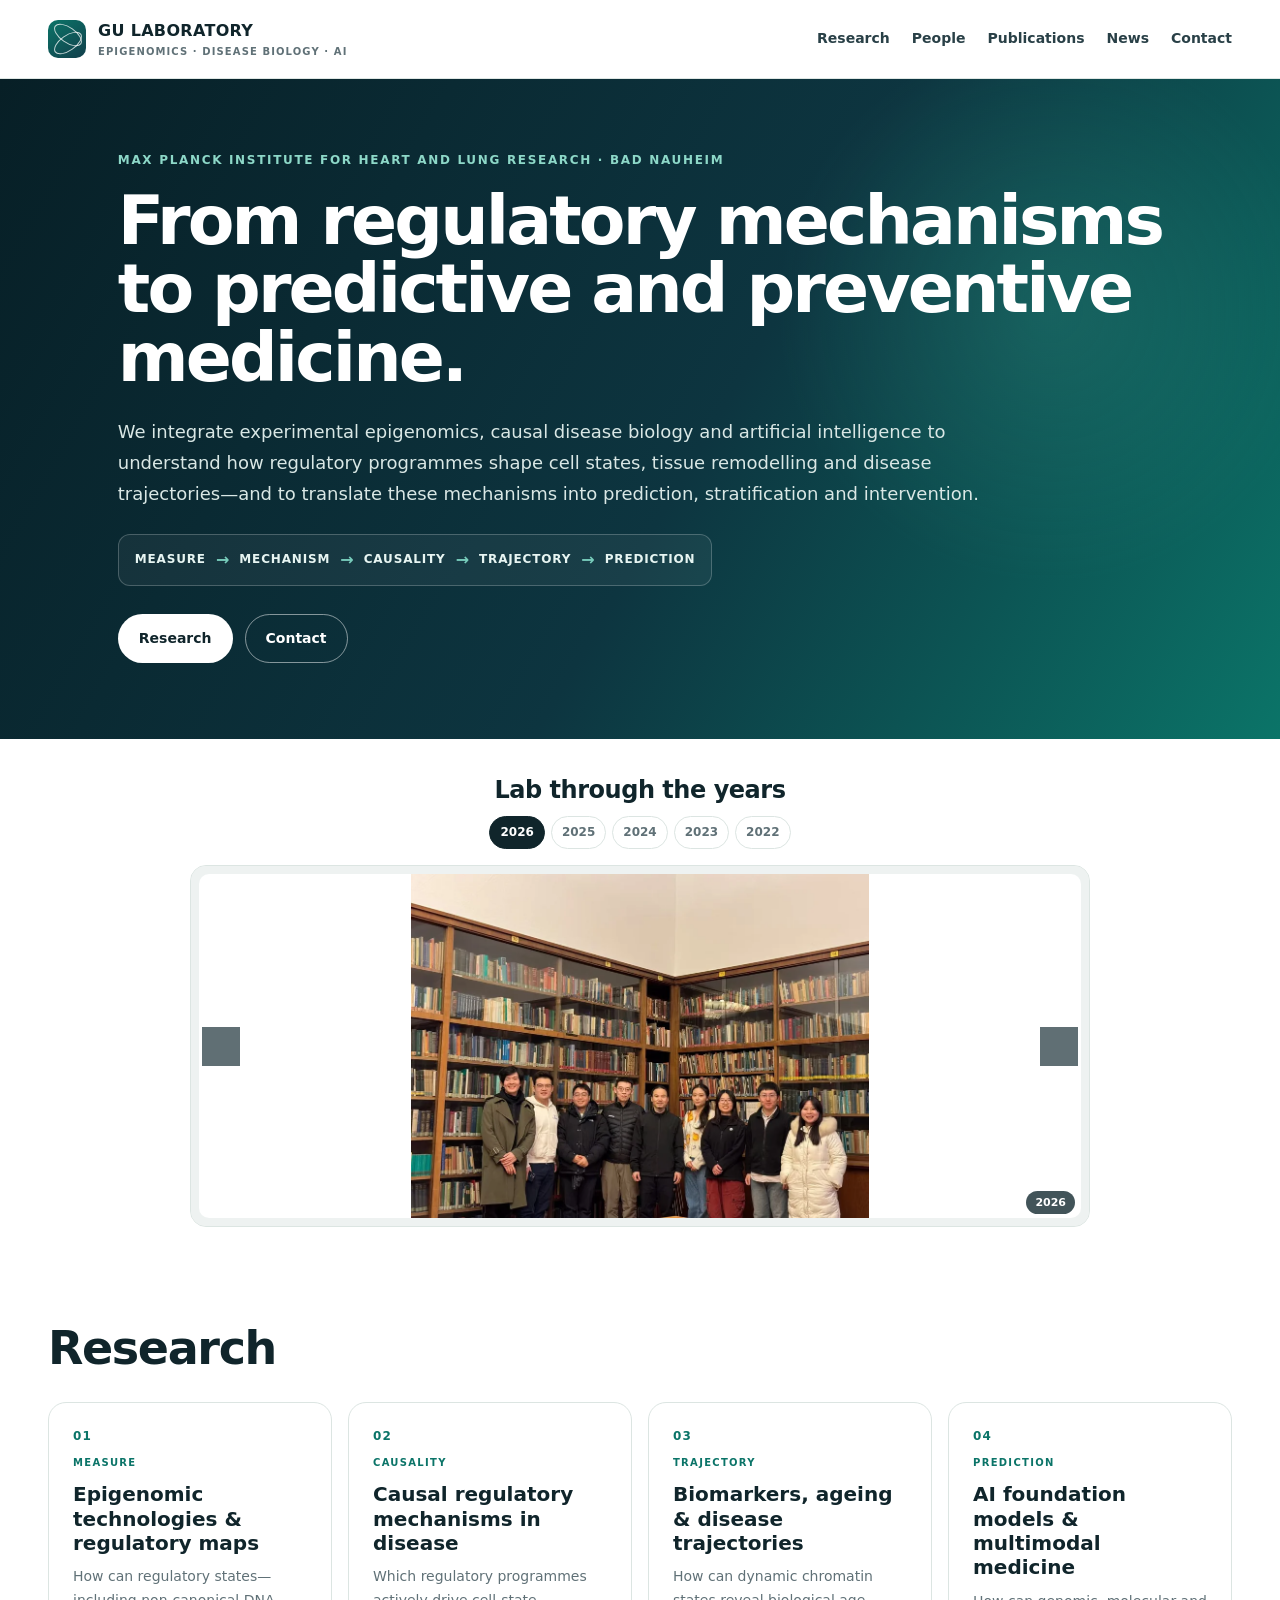
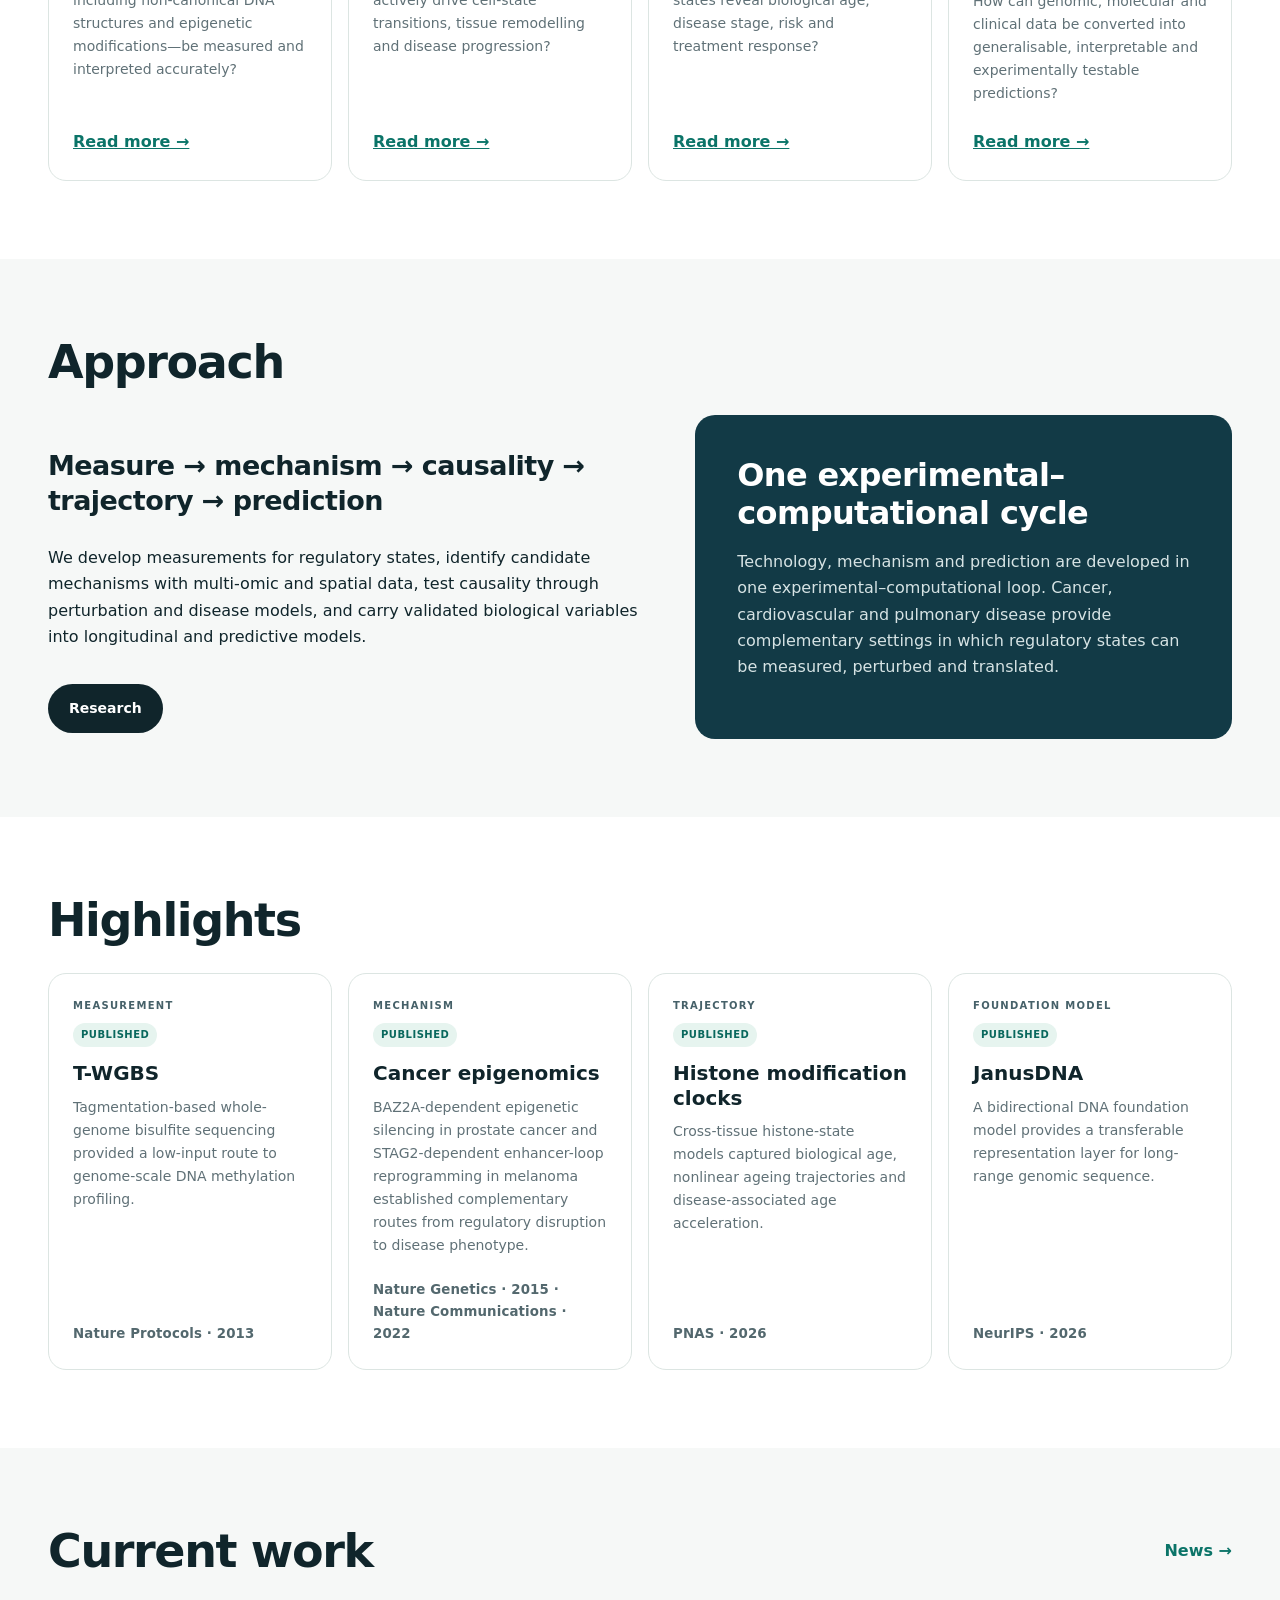
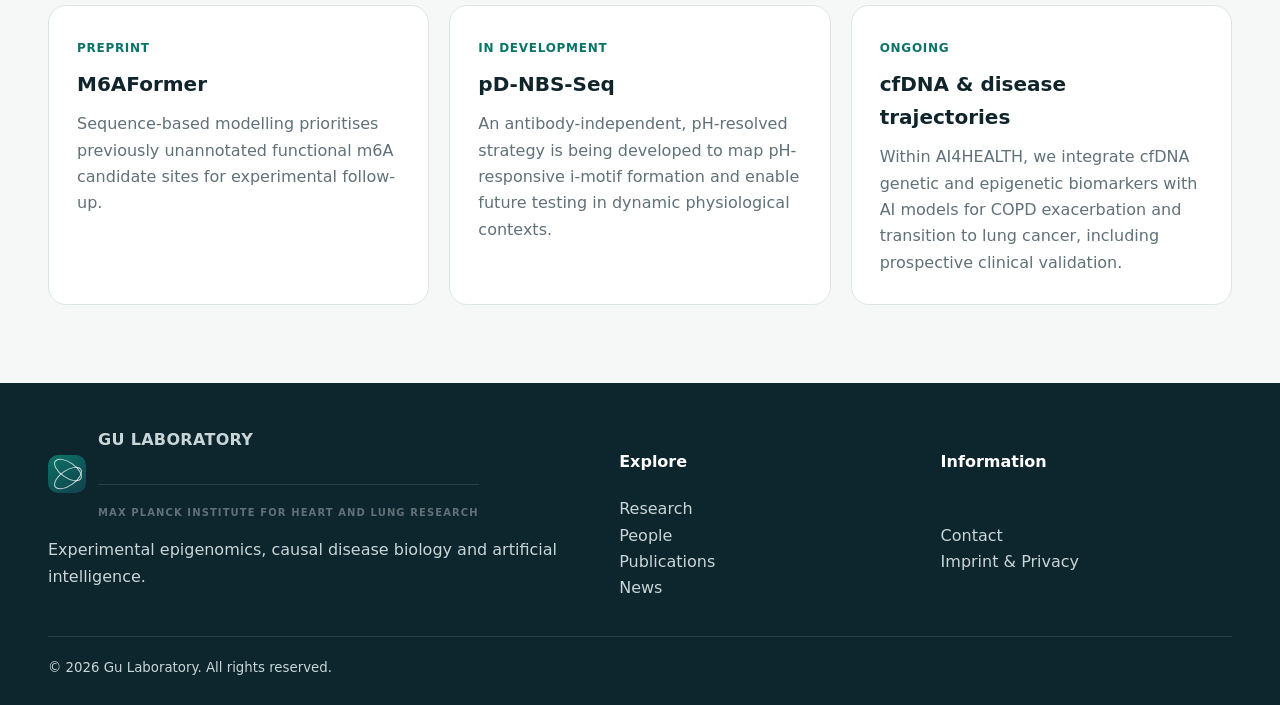
==== commit 461ce89c: "Remove Join Us navigation" ====
--- a/index.html
+++ b/index.html
@@ -37,7 +37,7 @@
     <a class="brand" href="index.html"><i class="mark"></i><span>GU LABORATORY<small>Epigenomics · Disease Biology · AI</small></span></a>
     <button class="menu" aria-label="Toggle navigation">☰</button>
     <nav class="navlinks">
-      <a href="research.html">Research</a><a href="people.html">People</a><a href="publications.html">Publications</a><a href="news.html">News</a><a href="join.html">Join Us</a><a href="contact.html">Contact</a>
+      <a href="research.html">Research</a><a href="people.html">People</a><a href="publications.html">Publications</a><a href="news.html">News</a><a href="contact.html">Contact</a>
     </nav>
   </div>
 </header>
@@ -51,7 +51,7 @@
       <div class="pipeline" aria-label="Research workflow">
         <span>Measure</span><b>→</b><span>Mechanism</span><b>→</b><span>Causality</span><b>→</b><span>Trajectory</span><b>→</b><span>Prediction</span>
       </div>
-      <div class="actions"><a class="btn primary" href="research.html">Research</a><a class="btn ghost" href="join.html">Join Us</a></div>
+      <div class="actions"><a class="btn primary" href="research.html">Research</a><a class="btn ghost" href="contact.html">Contact</a></div>
     </div>
   </div>
 </section>
@@ -162,7 +162,7 @@
     <div class="footer-grid">
       <div><a class="brand" href="index.html"><i class="mark"></i><span>GU LABORATORY<small>Max Planck Institute for Heart and Lung Research</small></span></a><p>Experimental epigenomics, causal disease biology and artificial intelligence.</p></div>
       <div><h4>Explore</h4><a href="research.html">Research</a><br><a href="people.html">People</a><br><a href="publications.html">Publications</a><br><a href="news.html">News</a></div>
-      <div><h4>Information</h4><a href="join.html">Join Us</a><br><a href="contact.html">Contact</a><br><a href="legal.html">Imprint & Privacy</a></div>
+      <div><h4>Information</h4><br><a href="contact.html">Contact</a><br><a href="legal.html">Imprint & Privacy</a></div>
     </div>
     <small>© 2026 Gu Laboratory. All rights reserved.</small>
   </div>
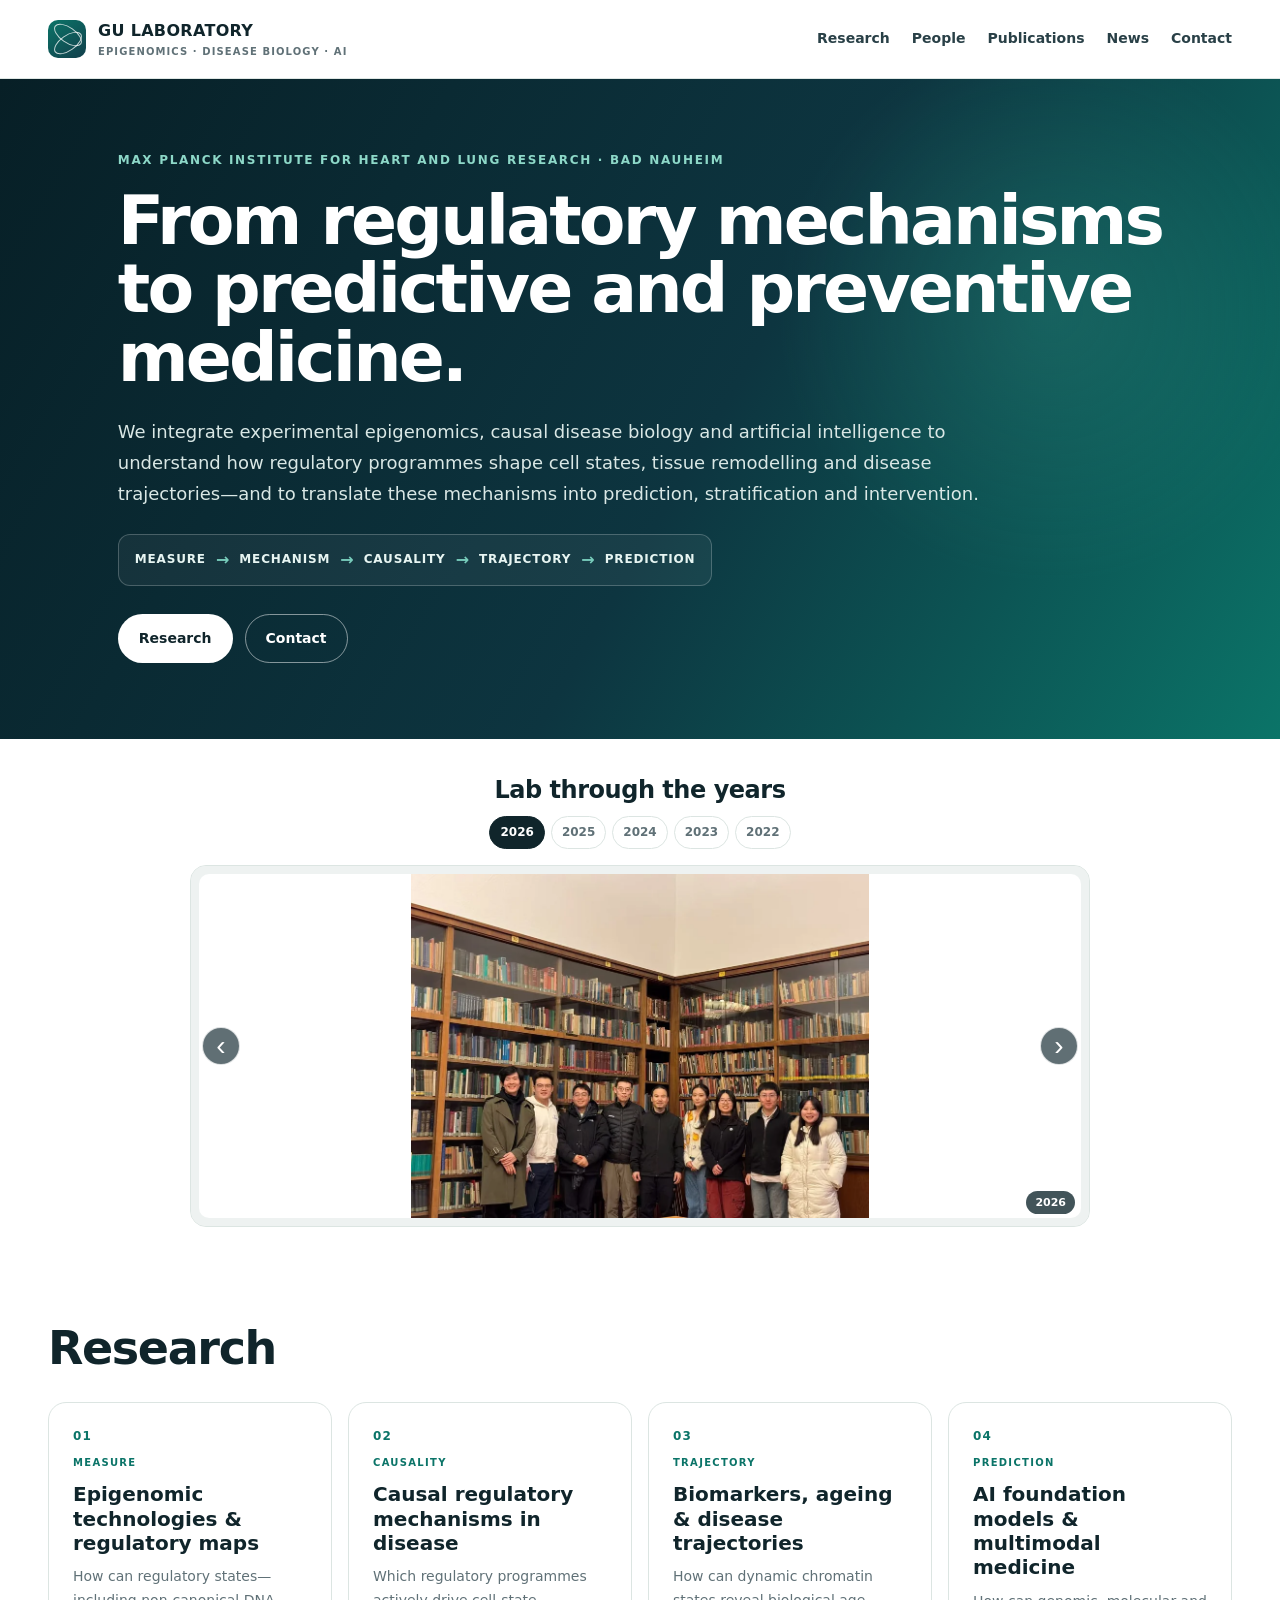
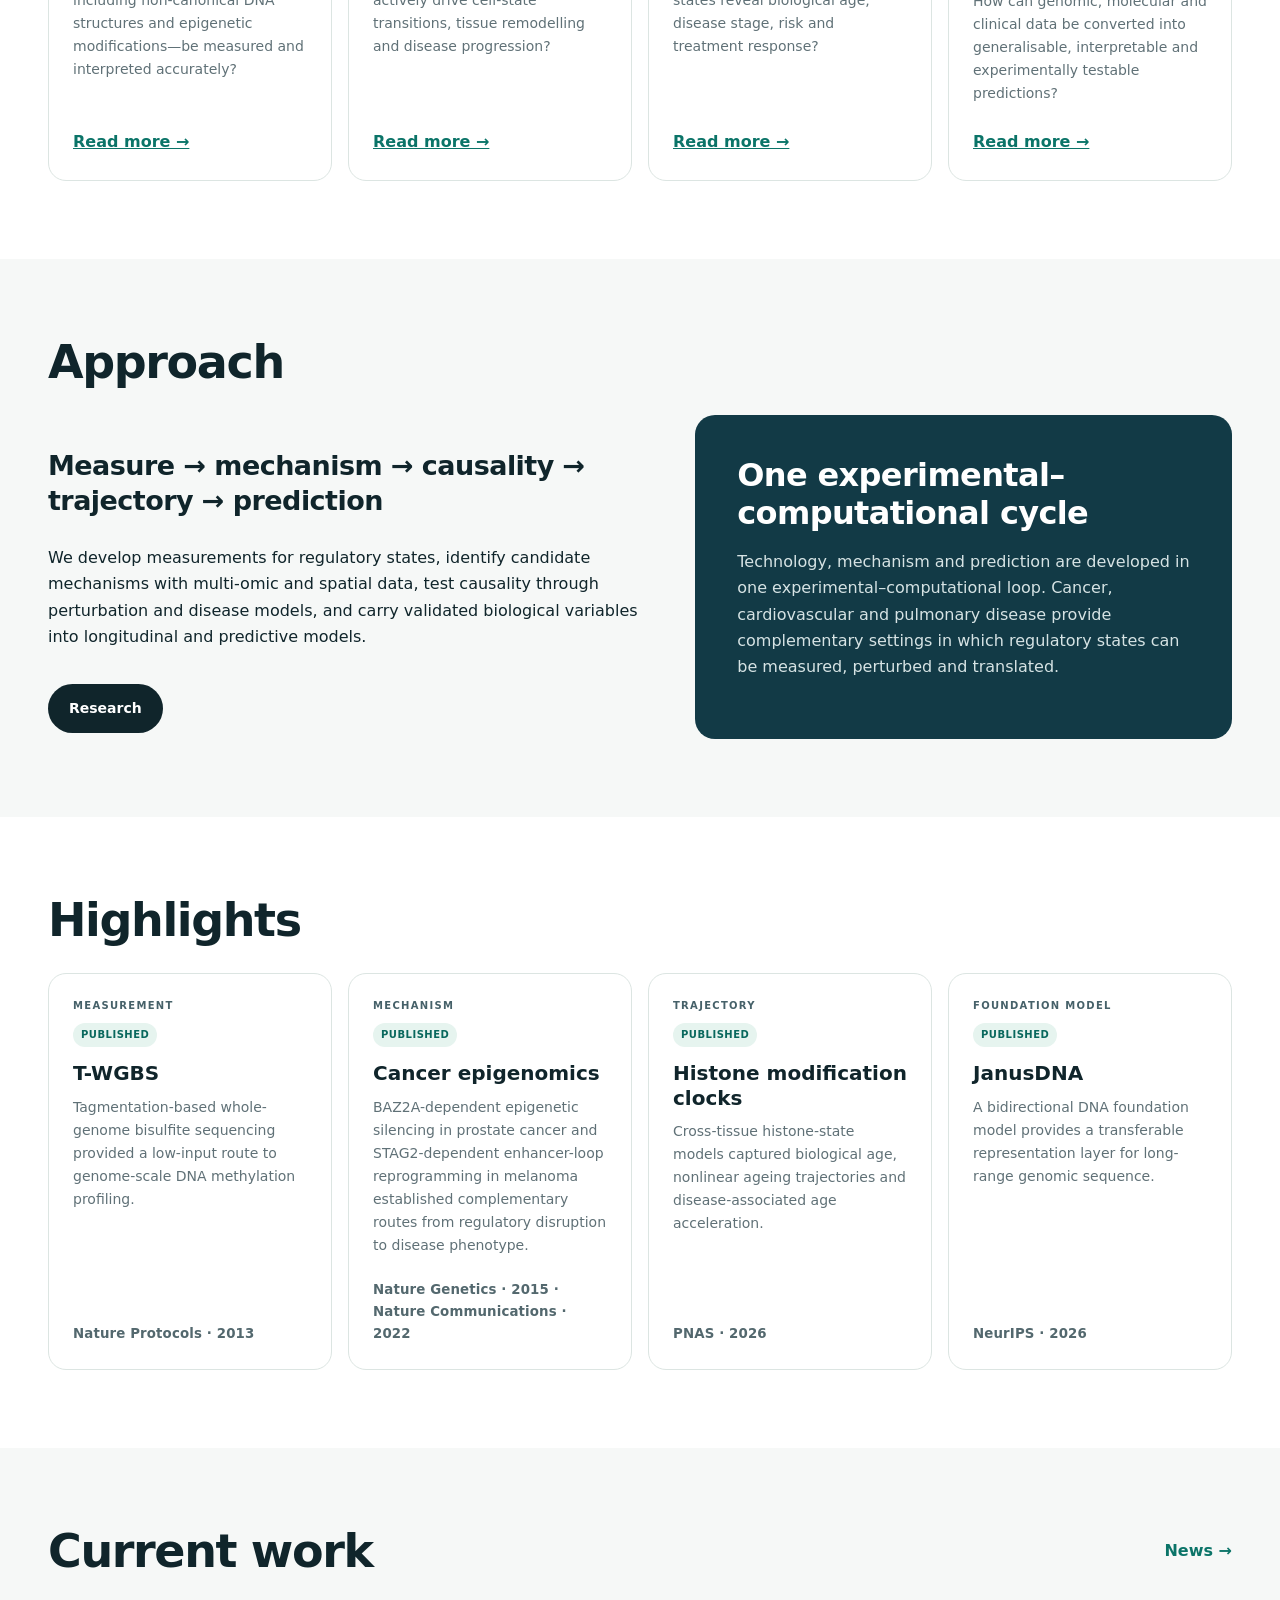
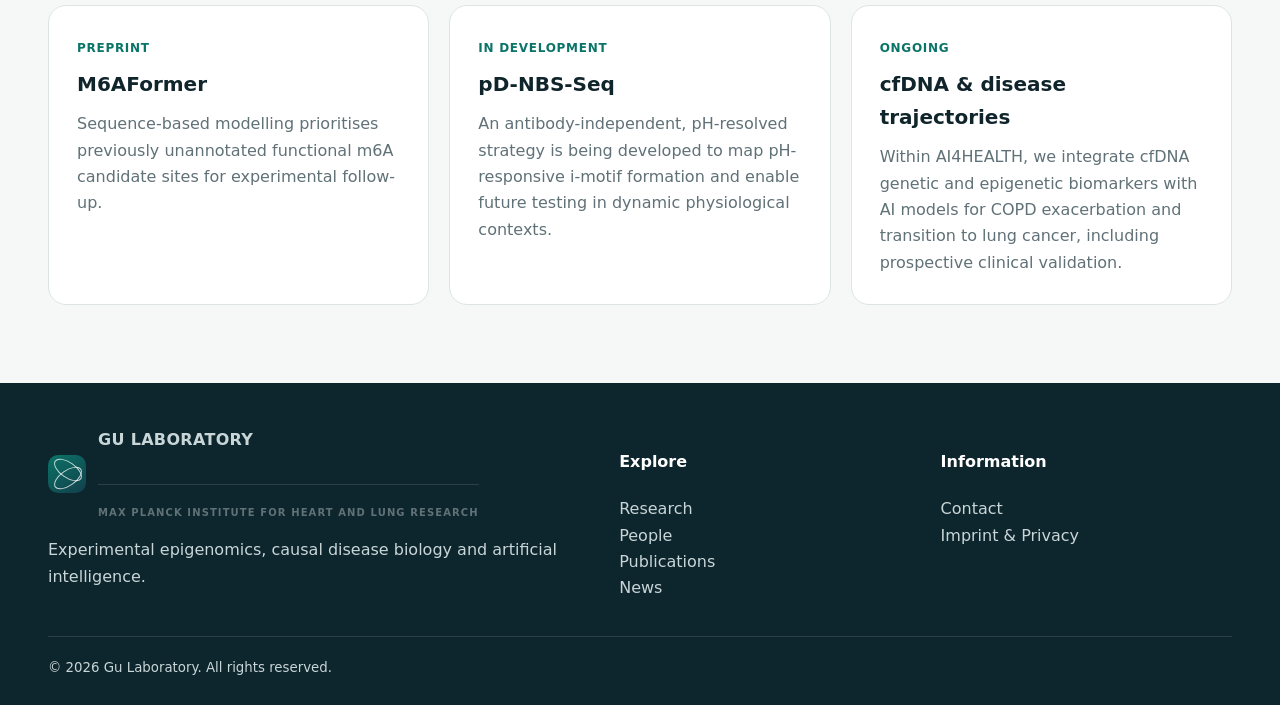
==== commit 34bca264: "Clean footer information links" ====
--- a/index.html
+++ b/index.html
@@ -162,7 +162,7 @@
     <div class="footer-grid">
       <div><a class="brand" href="index.html"><i class="mark"></i><span>GU LABORATORY<small>Max Planck Institute for Heart and Lung Research</small></span></a><p>Experimental epigenomics, causal disease biology and artificial intelligence.</p></div>
       <div><h4>Explore</h4><a href="research.html">Research</a><br><a href="people.html">People</a><br><a href="publications.html">Publications</a><br><a href="news.html">News</a></div>
-      <div><h4>Information</h4><br><a href="contact.html">Contact</a><br><a href="legal.html">Imprint & Privacy</a></div>
+      <div><h4>Information</h4><a href="contact.html">Contact</a><br><a href="legal.html">Imprint & Privacy</a></div>
     </div>
     <small>© 2026 Gu Laboratory. All rights reserved.</small>
   </div>
--- a/assets/styles.css
+++ b/assets/styles.css
@@ -5,3 +5,6 @@
 @media(max-width:560px){.wrap{padding:0 20px}.section{padding:60px 0}.hero-inner{padding:70px 0}.hero p{font-size:17px}.grid.cols-4{grid-template-columns:1fr}.pipeline{gap:7px}.pipeline span{font-size:10px}.metric-row{grid-template-columns:1fr}.section-head{display:flex}.program{grid-template-columns:1fr}.program .meta{grid-column:auto}.pi{padding:30px}.pi aside{border-left:0;border-top:1px solid rgba(255,255,255,.2);padding:20px 0 0}.footer-grid{grid-template-columns:1fr}.page-hero{padding:50px 0 34px}.news-archive-grid{grid-template-columns:1fr}}
 .news-timeline{padding-top:52px}.news-year{margin-bottom:54px}.news-year>h2{font-size:24px;line-height:1;margin:0 0 14px;font-weight:760;letter-spacing:-.02em}.news-row{display:grid;grid-template-columns:150px minmax(0,1fr);gap:24px;align-items:start;padding:18px 0;border-top:1px solid var(--line)}.news-row.with-thumb{grid-template-columns:150px 170px minmax(0,1fr)}.news-row time{font-size:13px;color:var(--muted);padding-top:3px}.news-copy h3{font-size:18px;line-height:1.35;margin:0;font-weight:680;letter-spacing:-.01em}.news-thumb img{width:170px;aspect-ratio:4/3;object-fit:cover;border-radius:10px;border:1px solid var(--line);background:var(--paper)}
 @media(max-width:760px){.news-row,.news-row.with-thumb{grid-template-columns:1fr;gap:10px}.news-row time{padding-top:0}.news-thumb img{width:100%;max-width:360px}}
+
+.enquiries-box{grid-column:1/-1}.enquiries-box p{max-width:820px}
+@media(max-width:900px){.enquiries-box{grid-column:auto}}
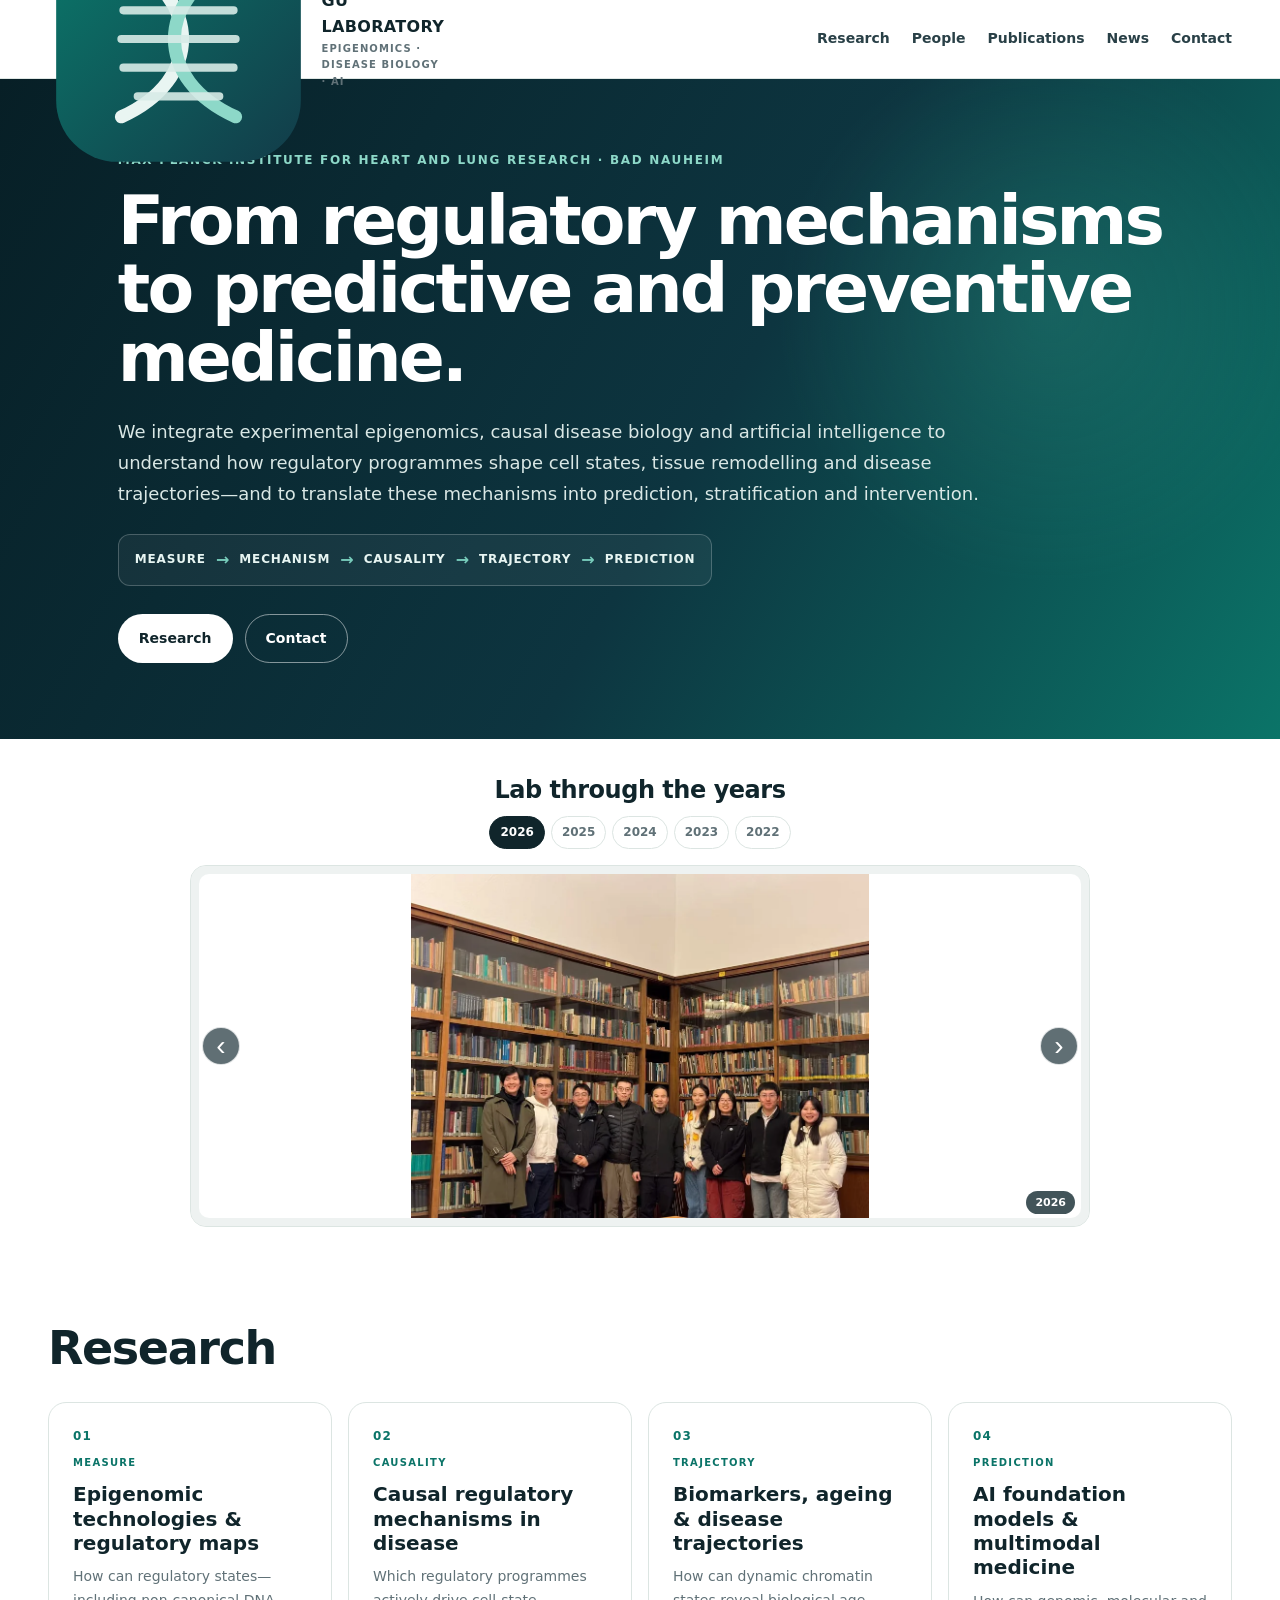
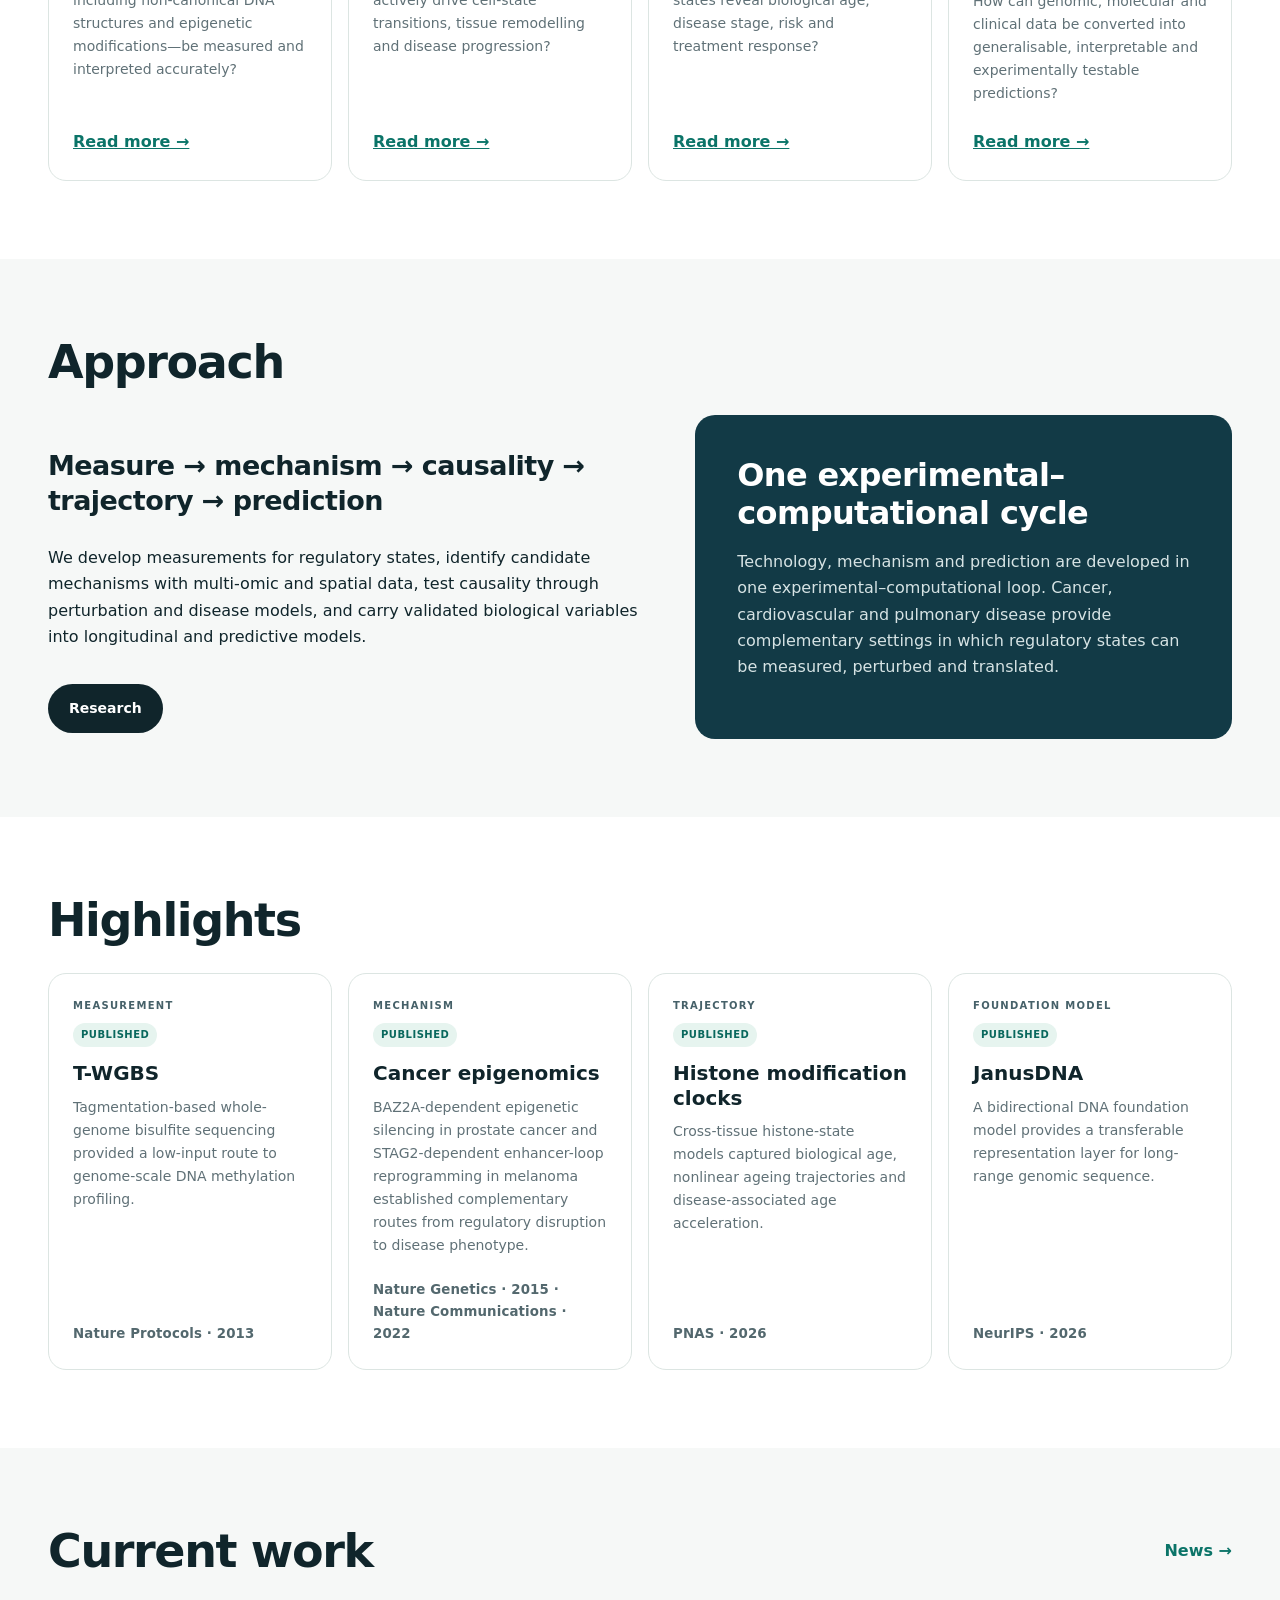
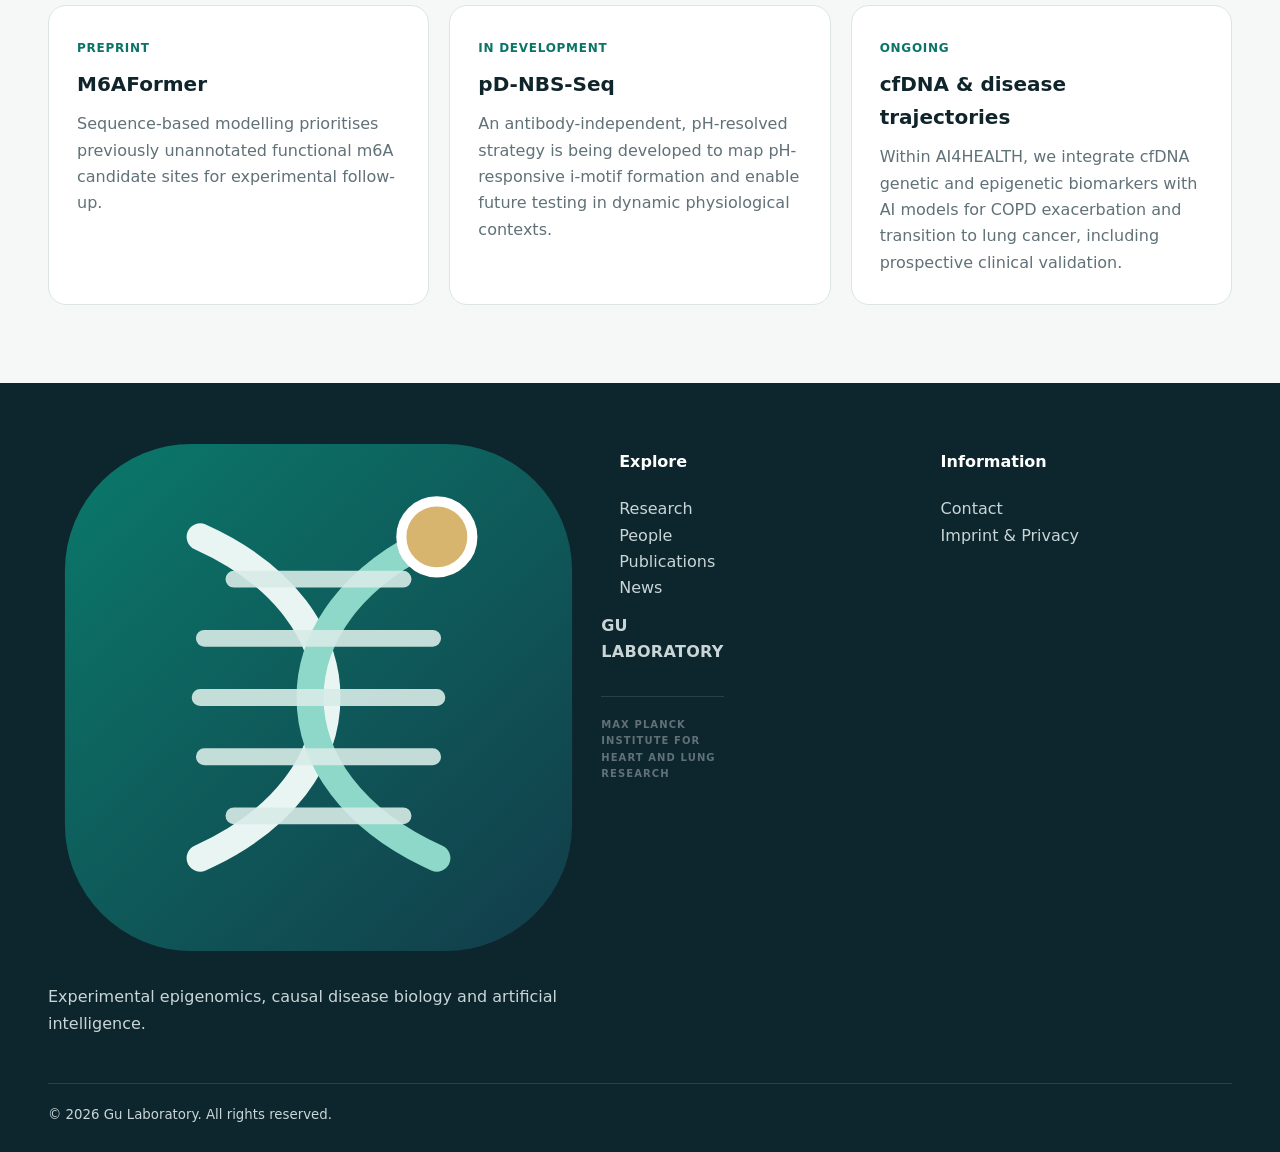
==== commit fa2abc4b: "Update lab brand mark" ====
--- a/index.html
+++ b/index.html
@@ -34,7 +34,7 @@
 <body>
 <header class="site-header">
   <div class="wrap nav">
-    <a class="brand" href="index.html"><i class="mark"></i><span>GU LABORATORY<small>Epigenomics · Disease Biology · AI</small></span></a>
+    <a class="brand" href="index.html"><img class="brand-logo" src="assets/images/brand/gu-lab-mark.svg" alt="" aria-hidden="true"><span>GU LABORATORY<small>Epigenomics · Disease Biology · AI</small></span></a>
     <button class="menu" aria-label="Toggle navigation">☰</button>
     <nav class="navlinks">
       <a href="research.html">Research</a><a href="people.html">People</a><a href="publications.html">Publications</a><a href="news.html">News</a><a href="contact.html">Contact</a>
@@ -160,7 +160,7 @@
 <footer class="footer">
   <div class="wrap">
     <div class="footer-grid">
-      <div><a class="brand" href="index.html"><i class="mark"></i><span>GU LABORATORY<small>Max Planck Institute for Heart and Lung Research</small></span></a><p>Experimental epigenomics, causal disease biology and artificial intelligence.</p></div>
+      <div><a class="brand" href="index.html"><img class="brand-logo" src="assets/images/brand/gu-lab-mark.svg" alt="" aria-hidden="true"><span>GU LABORATORY<small>Max Planck Institute for Heart and Lung Research</small></span></a><p>Experimental epigenomics, causal disease biology and artificial intelligence.</p></div>
       <div><h4>Explore</h4><a href="research.html">Research</a><br><a href="people.html">People</a><br><a href="publications.html">Publications</a><br><a href="news.html">News</a></div>
       <div><h4>Information</h4><a href="contact.html">Contact</a><br><a href="legal.html">Imprint & Privacy</a></div>
     </div>
--- a/assets/styles.css
+++ b/assets/styles.css
@@ -8,3 +8,9 @@
 
 .enquiries-box{grid-column:1/-1}.enquiries-box p{max-width:820px}
 @media(max-width:900px){.enquiries-box{grid-column:auto}}
+
+.program-side{display:flex;flex-direction:column;gap:14px;min-width:0}
+.program-image{width:100%;aspect-ratio:16/10;object-fit:cover;border:1px solid var(--line);border-radius:14px;background:var(--paper)}
+.program-side .meta{padding-top:2px}
+@media(max-width:900px){.program-side{grid-column:2}.program-image{max-width:420px}}
+@media(max-width:560px){.program-side{grid-column:auto}.program-image{max-width:none}}
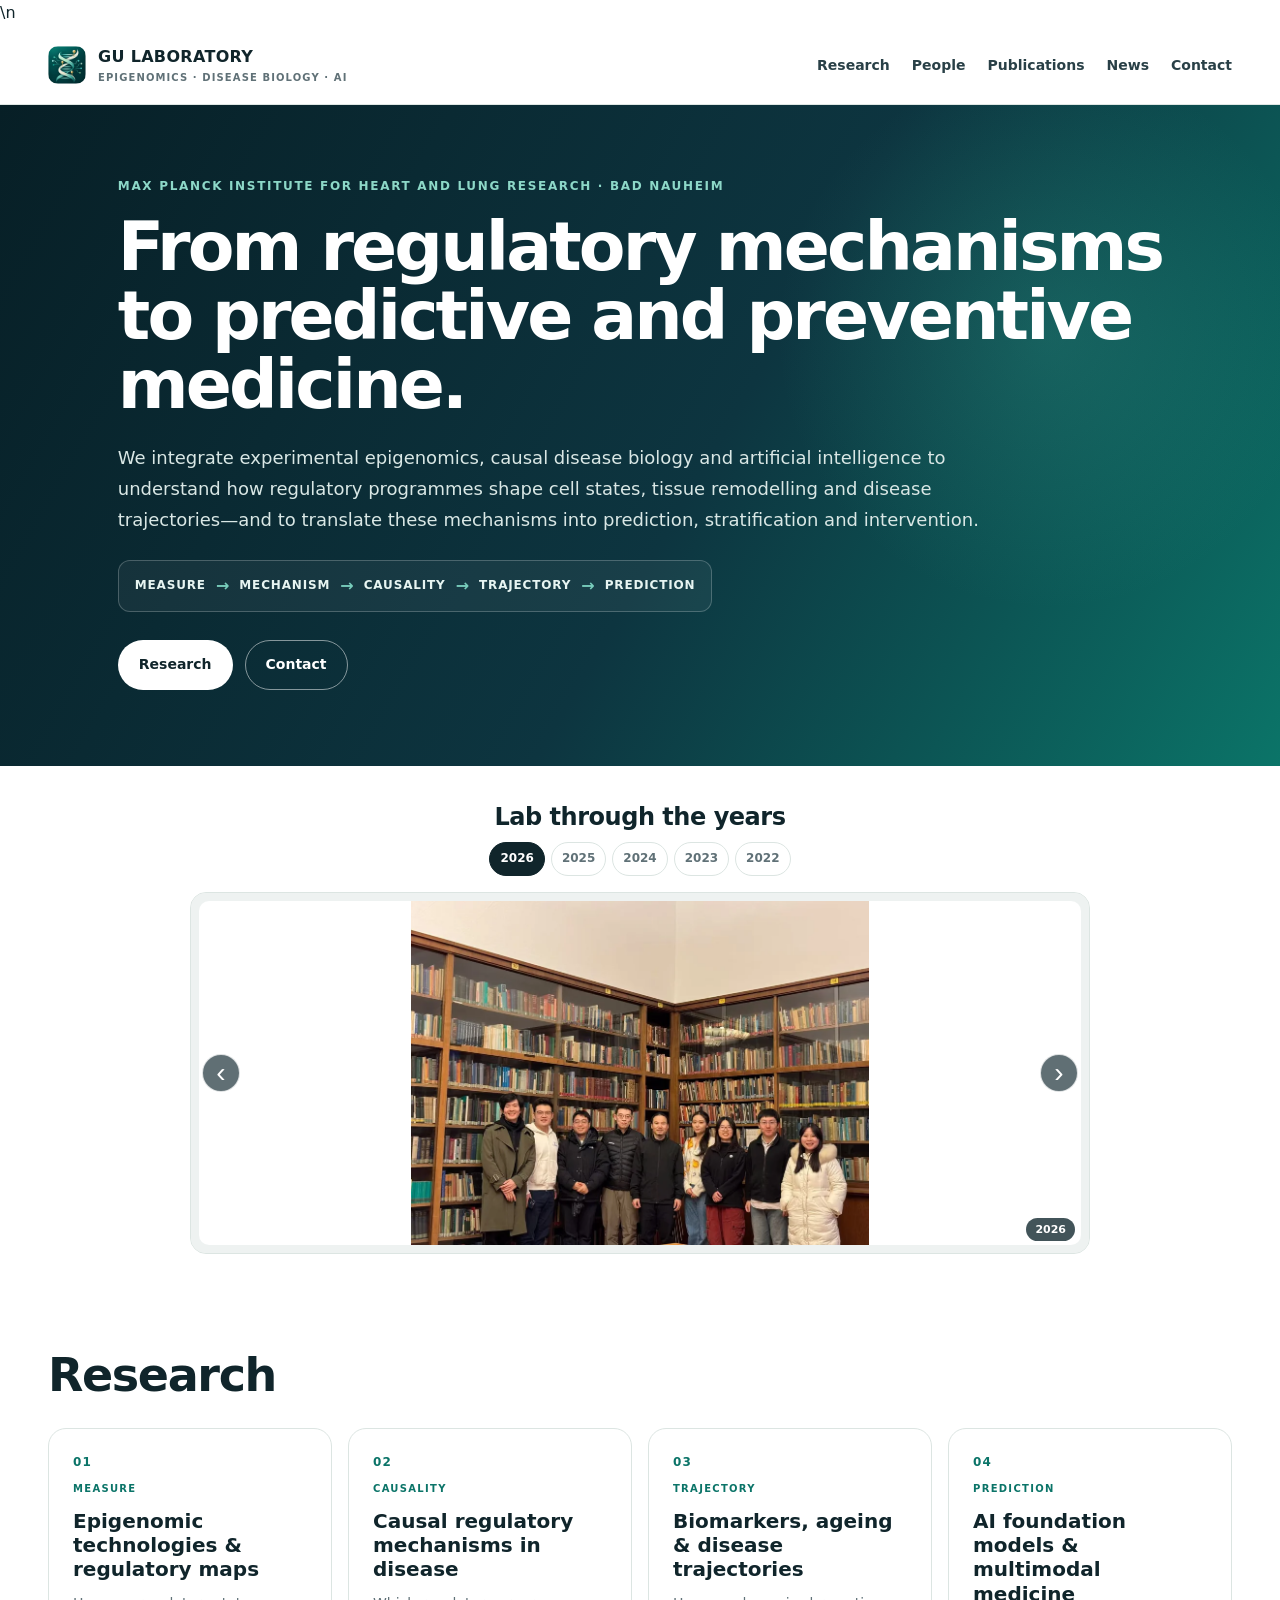
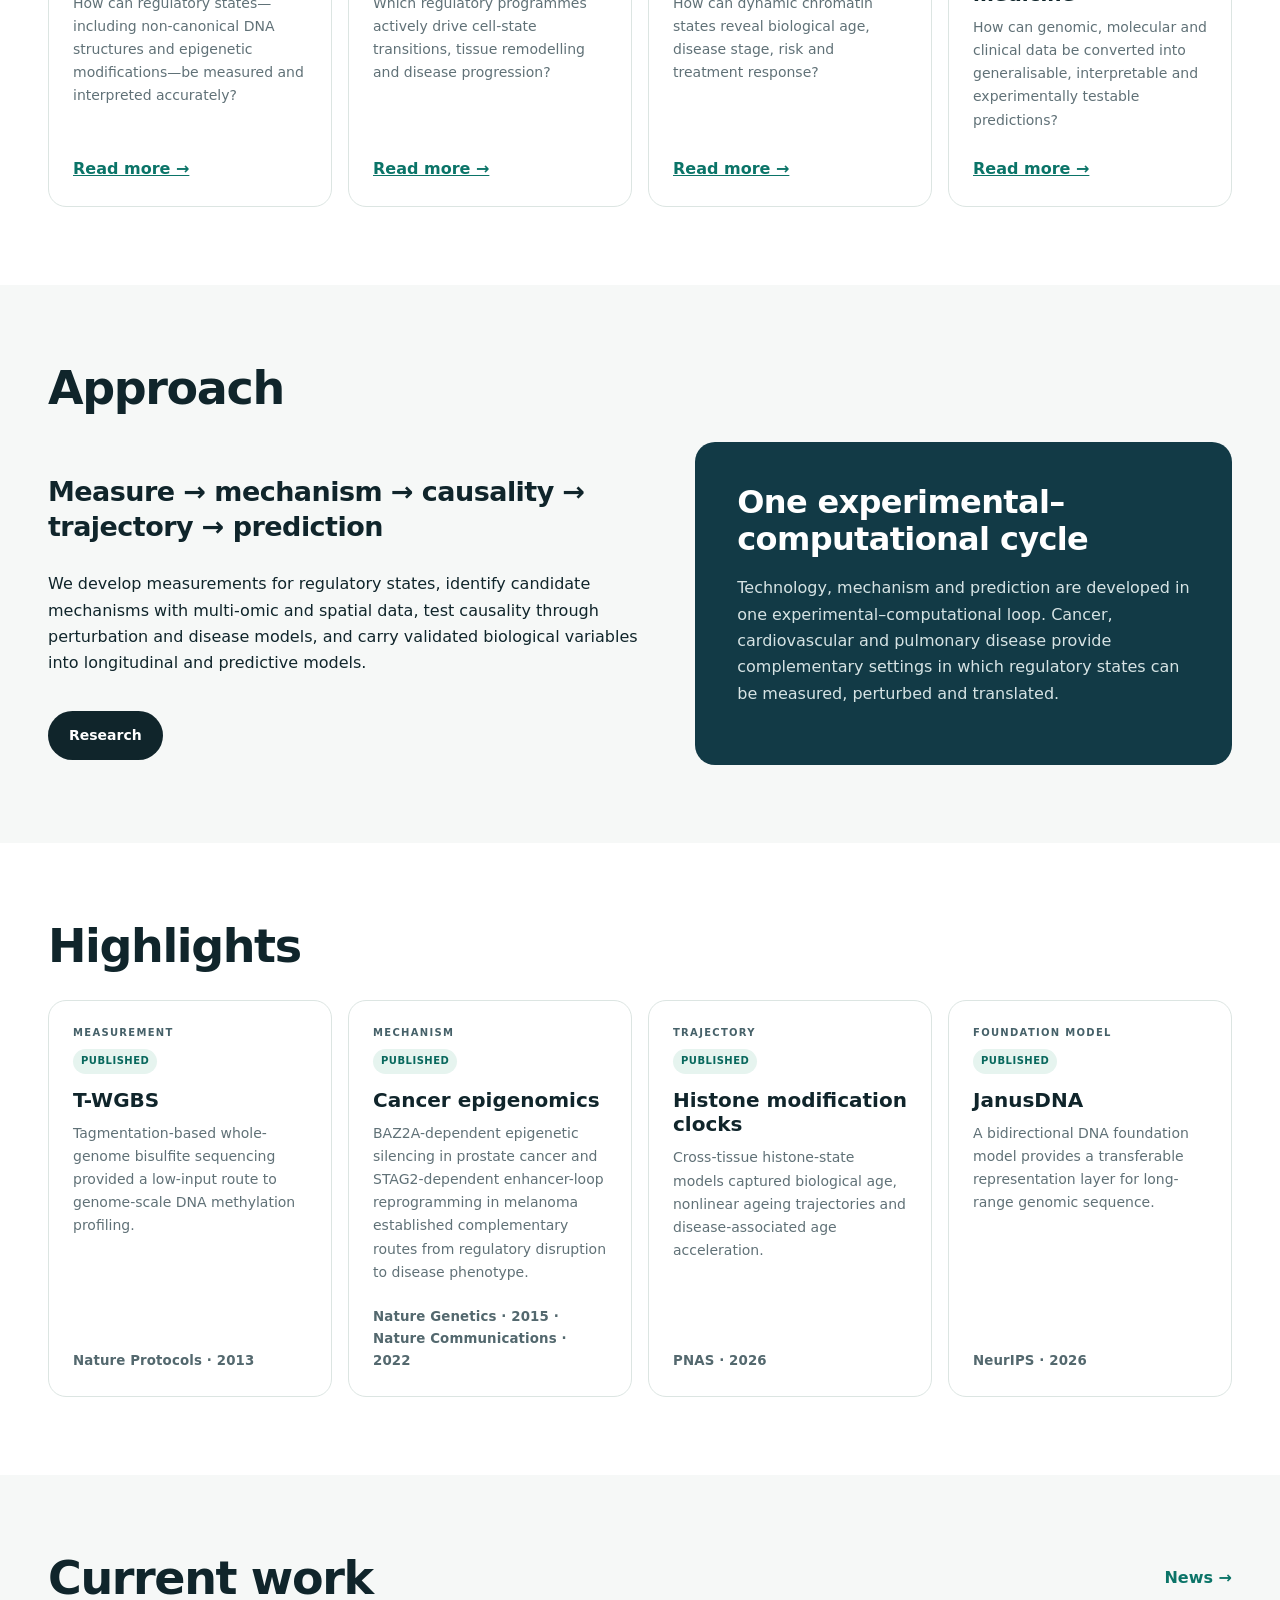
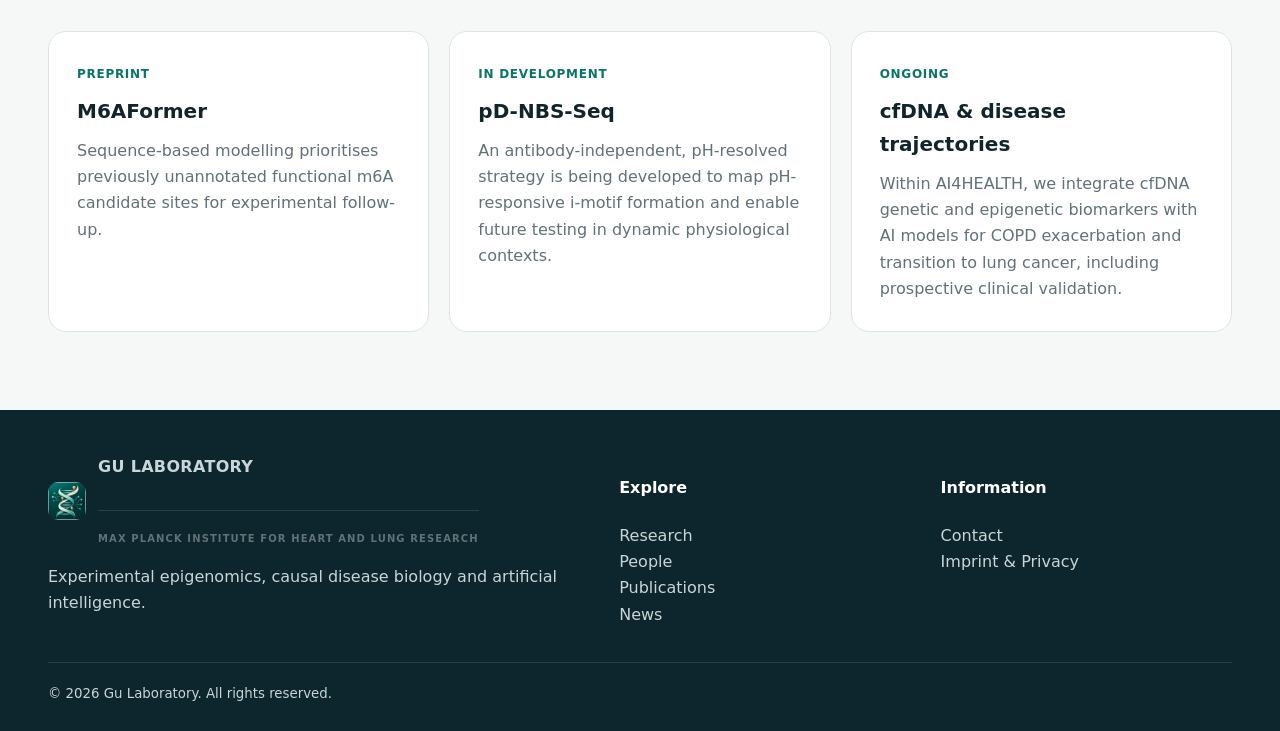
==== commit e55910fc: "Use temporary Gu Laboratory logo" ====
--- a/index.html
+++ b/index.html
@@ -30,11 +30,11 @@
 @media(max-width:800px){.lab-slide-media{height:300px}}
 @media(max-width:560px){.lab-carousel-section{padding-top:24px}.lab-carousel-head h2{font-size:21px}.lab-slide-media{height:230px}}
 </style>
-</head>
+  <link rel="icon" type="image/webp" href="assets/images/brand/gu-lab-logo-temp.webp">\n</head>
 <body>
 <header class="site-header">
   <div class="wrap nav">
-    <a class="brand" href="index.html"><img class="brand-logo" src="assets/images/brand/gu-lab-mark.svg" alt="" aria-hidden="true"><span>GU LABORATORY<small>Epigenomics · Disease Biology · AI</small></span></a>
+    <a class="brand" href="index.html"><img class="brand-logo" src="assets/images/brand/gu-lab-logo-temp.webp" alt="" aria-hidden="true"><span>GU LABORATORY<small>Epigenomics · Disease Biology · AI</small></span></a>
     <button class="menu" aria-label="Toggle navigation">☰</button>
     <nav class="navlinks">
       <a href="research.html">Research</a><a href="people.html">People</a><a href="publications.html">Publications</a><a href="news.html">News</a><a href="contact.html">Contact</a>
@@ -160,7 +160,7 @@
 <footer class="footer">
   <div class="wrap">
     <div class="footer-grid">
-      <div><a class="brand" href="index.html"><img class="brand-logo" src="assets/images/brand/gu-lab-mark.svg" alt="" aria-hidden="true"><span>GU LABORATORY<small>Max Planck Institute for Heart and Lung Research</small></span></a><p>Experimental epigenomics, causal disease biology and artificial intelligence.</p></div>
+      <div><a class="brand" href="index.html"><img class="brand-logo" src="assets/images/brand/gu-lab-logo-temp.webp" alt="" aria-hidden="true"><span>GU LABORATORY<small>Max Planck Institute for Heart and Lung Research</small></span></a><p>Experimental epigenomics, causal disease biology and artificial intelligence.</p></div>
       <div><h4>Explore</h4><a href="research.html">Research</a><br><a href="people.html">People</a><br><a href="publications.html">Publications</a><br><a href="news.html">News</a></div>
       <div><h4>Information</h4><a href="contact.html">Contact</a><br><a href="legal.html">Imprint & Privacy</a></div>
     </div>
--- a/assets/styles.css
+++ b/assets/styles.css
@@ -1,5 +1,5 @@
 :root{--ink:#10252b;--muted:#607177;--paper:#f6f8f7;--white:#fff;--teal:#0b7468;--teal2:#3aa894;--line:#dce5e2;--navy:#123a46;--max:1240px;--radius:18px;--shadow:none}
-*{box-sizing:border-box}html{scroll-behavior:smooth}body{margin:0;font-family:Inter,ui-sans-serif,system-ui,-apple-system,BlinkMacSystemFont,"Segoe UI",sans-serif;color:var(--ink);background:var(--white);line-height:1.65}a{color:inherit}img{max-width:100%;display:block}.wrap{max-width:var(--max);margin:auto;padding:0 28px}.site-header{position:sticky;top:0;z-index:50;background:rgba(255,255,255,.96);backdrop-filter:blur(12px);border-bottom:1px solid rgba(220,229,226,.9)}.nav{height:78px;display:flex;align-items:center;justify-content:space-between;gap:24px}.brand{text-decoration:none;display:flex;align-items:center;gap:12px;font-weight:800;letter-spacing:.02em}.mark{width:38px;height:38px;border-radius:10px;background:linear-gradient(145deg,var(--teal),#123f4b);position:relative;overflow:hidden}.mark:before,.mark:after{content:"";position:absolute;border:1px solid rgba(255,255,255,.75);border-radius:50%;width:30px;height:14px;left:4px}.mark:before{top:7px;transform:rotate(35deg)}.mark:after{bottom:7px;transform:rotate(-35deg)}.brand span small{display:block;font-size:10px;color:var(--muted);font-weight:700;letter-spacing:.11em;text-transform:uppercase}.navlinks{display:flex;align-items:center;gap:22px}.navlinks a{text-decoration:none;font-size:14px;font-weight:650;color:#294047}.navlinks a:hover,.navlinks a.active{color:var(--teal)}.menu{display:none;border:0;background:none;font-size:28px}.hero{min-height:620px;display:grid;align-items:center;background:radial-gradient(circle at 82% 35%,rgba(58,168,148,.24),transparent 24%),linear-gradient(120deg,#071f26 0%,#0d3540 55%,#0b7468 100%)}.hero-inner{padding:82px 0;color:white;max-width:940px}.eyebrow{font-size:12px;letter-spacing:.14em;text-transform:uppercase;font-weight:800;color:#8dd8c8}.hero h1{font-family:inherit;font-weight:760;font-size:clamp(44px,6vw,72px);line-height:1.03;letter-spacing:-.04em;margin:16px 0 26px}.hero p{font-size:19px;max-width:860px;color:#d9e7e5}.actions{display:flex;gap:12px;flex-wrap:wrap;margin-top:34px}.btn{display:inline-flex;align-items:center;justify-content:center;text-decoration:none;border-radius:999px;padding:12px 20px;font-size:14px;font-weight:800;border:1px solid transparent}.btn.primary{background:#fff;color:var(--ink)}.btn.ghost{border-color:rgba(255,255,255,.5);color:#fff}.btn.dark{background:var(--ink);color:white}.pipeline{display:flex;align-items:center;gap:10px;flex-wrap:wrap;margin-top:26px;padding:12px 16px;border:1px solid rgba(255,255,255,.22);border-radius:12px;background:rgba(255,255,255,.05);width:max-content;max-width:100%}.pipeline span{font-size:12px;font-weight:850;letter-spacing:.07em;text-transform:uppercase;color:#e7f5f2}.pipeline b{font-weight:600;color:#78cdbc}.section{padding:78px 0}.section.soft{background:var(--paper)}.section-head{display:flex;justify-content:space-between;align-items:center;gap:24px;margin-bottom:28px}.section-head h2,.page-hero h1{font-family:inherit;font-size:clamp(30px,4vw,46px);font-weight:760;line-height:1.1;letter-spacing:-.03em;margin:0}.section-head p{max-width:570px;color:var(--muted);margin:0}.grid{display:grid;gap:20px}.grid.cols-4{grid-template-columns:repeat(4,1fr)}.grid.cols-3{grid-template-columns:repeat(3,1fr)}.grid.cols-2{grid-template-columns:repeat(2,1fr)}.card{border:1px solid var(--line);border-radius:var(--radius);padding:28px;background:#fff;box-shadow:none}.card h3{font-size:20px;margin:8px 0 10px}.card p{margin:0;color:var(--muted)}.number{font-size:12px;font-weight:900;color:var(--teal);letter-spacing:.1em}.research-card{min-height:295px;display:flex;flex-direction:column}.research-card .arrow{margin-top:auto;padding-top:24px;color:var(--teal);font-weight:800}.highlight-card{display:flex;flex-direction:column;min-height:275px}.highlight-card small{display:block;margin-top:auto;padding-top:22px;color:#53686e;font-weight:800;letter-spacing:.01em}.status{display:inline-block;width:max-content;border-radius:999px;padding:4px 8px;font-size:10px;font-weight:850;letter-spacing:.05em;text-transform:uppercase;margin:2px 0 6px}.status.established{background:#e6f4ef;color:#08685d}.status.review{background:#eef2f8;color:#385577}.status.development{background:#f7f1e7;color:#7a5a25}.status.planned{background:#f1eef6;color:#69517b}.metric-row{display:grid;grid-template-columns:repeat(4,1fr);gap:1px;background:var(--line);border:1px solid var(--line);border-radius:var(--radius);overflow:hidden}.metric{background:#fff;padding:30px}.metric strong{display:block;font-family:inherit;font-size:34px;font-weight:760}.metric span{font-size:13px;color:var(--muted)}.split{display:grid;grid-template-columns:1.05fr .95fr;gap:54px;align-items:center}.quote-panel{background:var(--navy);color:#fff;border-radius:20px;padding:42px;box-shadow:none}.quote-panel h2{font-family:inherit;font-size:32px;font-weight:720;line-height:1.18;letter-spacing:-.02em;margin:0 0 16px}.quote-panel p{color:#d6e3e4}.news-card time{font-size:12px;color:var(--teal);font-weight:800;letter-spacing:.06em}.news-card h3{font-size:20px}.news-archive-grid{display:grid;grid-template-columns:repeat(3,minmax(0,1fr));gap:14px}.news-archive-grid figure{margin:0;background:#fff;border:1px solid var(--line);border-radius:14px;overflow:hidden}.news-archive-grid img{width:100%;aspect-ratio:4/3;object-fit:cover;object-position:center}.text-link{font-weight:800;color:var(--teal);text-decoration:none}.page-hero{padding:62px 0 42px;background:var(--paper);border-bottom:1px solid var(--line)}.page-hero p{font-size:17px;color:var(--muted);max-width:880px}.pill{display:inline-block;border:1px solid #b8d9d2;color:var(--teal);padding:6px 11px;border-radius:999px;font-size:11px;font-weight:850;letter-spacing:.07em;text-transform:uppercase}.program{padding:36px 0;border-top:1px solid var(--line);display:grid;grid-template-columns:70px 1fr 350px;gap:30px}.program h2{font-family:inherit;margin:0;font-size:28px;font-weight:720;letter-spacing:-.02em}.program p{color:var(--muted);margin:8px 0 14px}.program .meta{font-size:13px;color:#4f656b;line-height:1.9}.program .meta .status{margin-right:5px}.people-grid{display:grid;grid-template-columns:repeat(3,1fr);gap:18px}.person{border-top:2px solid var(--teal);border-radius:0 0 var(--radius) var(--radius);background:var(--paper);padding:25px;min-height:170px}.person h3{margin:0 0 3px}.role{font-size:13px;color:var(--teal);font-weight:800}.person p{font-size:14px;color:var(--muted)}.pi{display:grid;grid-template-columns:1.1fr .9fr;gap:24px;background:var(--navy);color:white;border-radius:20px;padding:42px;margin-bottom:42px}.pi p{color:#d6e3e4}.pi aside{border-left:1px solid rgba(255,255,255,.2);padding-left:28px}.pi aside div{margin-bottom:16px}.pi small{display:block;color:#8fd3c6;text-transform:uppercase;letter-spacing:.08em;font-weight:800}.pub-toolbar{display:flex;gap:8px;flex-wrap:wrap;margin-bottom:26px}.filter{border:1px solid var(--line);background:white;padding:8px 13px;border-radius:999px;font-weight:750;cursor:pointer}.filter.active{background:var(--ink);color:white}.pub{padding:24px 0;border-top:1px solid var(--line);display:grid;grid-template-columns:72px 1fr 120px;gap:18px}.pub .year{font-weight:900;color:var(--teal)}.pub h3{font-size:18px;margin:0 0 5px}.pub p{margin:0;color:var(--muted);font-size:14px}.journal{text-align:right;font-size:12px;font-weight:800;letter-spacing:.03em}.notice{border-left:3px solid var(--teal);background:#f0f7f5;padding:16px 18px;border-radius:0 10px 10px 0;color:#43585e}.contact-grid{display:grid;grid-template-columns:1fr 1fr;gap:24px}.contact-box{border:1px solid var(--line);border-radius:var(--radius);padding:28px}.contact-box h3{margin-top:0;font-size:20px}.footer{background:#0d252c;color:#c9d6d8;padding:44px 0 26px}.footer-grid{display:grid;grid-template-columns:1.3fr repeat(2,.7fr);gap:30px}.footer a{color:#c9d6d8;text-decoration:none}.footer h4{color:#fff}.footer small{display:block;border-top:1px solid rgba(255,255,255,.12);padding-top:20px;margin-top:30px}.prose{max-width:860px}.prose h2{font-family:inherit;font-size:25px;font-weight:720;letter-spacing:-.015em;margin-top:38px}.prose p,.prose li{color:#4f6268}.tagline{font-family:inherit;font-size:27px;font-weight:680;line-height:1.3;letter-spacing:-.02em}.hide{display:none!important}
+*{box-sizing:border-box}html{scroll-behavior:smooth}body{margin:0;font-family:Inter,ui-sans-serif,system-ui,-apple-system,BlinkMacSystemFont,"Segoe UI",sans-serif;color:var(--ink);background:var(--white);line-height:1.65}a{color:inherit}img{max-width:100%;display:block}.wrap{max-width:var(--max);margin:auto;padding:0 28px}.site-header{position:sticky;top:0;z-index:50;background:rgba(255,255,255,.96);backdrop-filter:blur(12px);border-bottom:1px solid rgba(220,229,226,.9)}.nav{height:78px;display:flex;align-items:center;justify-content:space-between;gap:24px}.brand{text-decoration:none;display:flex;align-items:center;gap:12px;font-weight:800;letter-spacing:.02em}.brand-logo{width:38px;height:38px;display:block;flex:0 0 38px;border-radius:10px}.mark{width:38px;height:38px;border-radius:10px;background:linear-gradient(145deg,var(--teal),#123f4b);position:relative;overflow:hidden}.mark:before,.mark:after{content:"";position:absolute;border:1px solid rgba(255,255,255,.75);border-radius:50%;width:30px;height:14px;left:4px}.mark:before{top:7px;transform:rotate(35deg)}.mark:after{bottom:7px;transform:rotate(-35deg)}.brand span small{display:block;font-size:10px;color:var(--muted);font-weight:700;letter-spacing:.11em;text-transform:uppercase}.navlinks{display:flex;align-items:center;gap:22px}.navlinks a{text-decoration:none;font-size:14px;font-weight:650;color:#294047}.navlinks a:hover,.navlinks a.active{color:var(--teal)}.menu{display:none;border:0;background:none;font-size:28px}.hero{min-height:620px;display:grid;align-items:center;background:radial-gradient(circle at 82% 35%,rgba(58,168,148,.24),transparent 24%),linear-gradient(120deg,#071f26 0%,#0d3540 55%,#0b7468 100%)}.hero-inner{padding:82px 0;color:white;max-width:940px}.eyebrow{font-size:12px;letter-spacing:.14em;text-transform:uppercase;font-weight:800;color:#8dd8c8}.hero h1{font-family:inherit;font-weight:760;font-size:clamp(44px,6vw,72px);line-height:1.03;letter-spacing:-.04em;margin:16px 0 26px}.hero p{font-size:19px;max-width:860px;color:#d9e7e5}.actions{display:flex;gap:12px;flex-wrap:wrap;margin-top:34px}.btn{display:inline-flex;align-items:center;justify-content:center;text-decoration:none;border-radius:999px;padding:12px 20px;font-size:14px;font-weight:800;border:1px solid transparent}.btn.primary{background:#fff;color:var(--ink)}.btn.ghost{border-color:rgba(255,255,255,.5);color:#fff}.btn.dark{background:var(--ink);color:white}.pipeline{display:flex;align-items:center;gap:10px;flex-wrap:wrap;margin-top:26px;padding:12px 16px;border:1px solid rgba(255,255,255,.22);border-radius:12px;background:rgba(255,255,255,.05);width:max-content;max-width:100%}.pipeline span{font-size:12px;font-weight:850;letter-spacing:.07em;text-transform:uppercase;color:#e7f5f2}.pipeline b{font-weight:600;color:#78cdbc}.section{padding:78px 0}.section.soft{background:var(--paper)}.section-head{display:flex;justify-content:space-between;align-items:center;gap:24px;margin-bottom:28px}.section-head h2,.page-hero h1{font-family:inherit;font-size:clamp(30px,4vw,46px);font-weight:760;line-height:1.1;letter-spacing:-.03em;margin:0}.section-head p{max-width:570px;color:var(--muted);margin:0}.grid{display:grid;gap:20px}.grid.cols-4{grid-template-columns:repeat(4,1fr)}.grid.cols-3{grid-template-columns:repeat(3,1fr)}.grid.cols-2{grid-template-columns:repeat(2,1fr)}.card{border:1px solid var(--line);border-radius:var(--radius);padding:28px;background:#fff;box-shadow:none}.card h3{font-size:20px;margin:8px 0 10px}.card p{margin:0;color:var(--muted)}.number{font-size:12px;font-weight:900;color:var(--teal);letter-spacing:.1em}.research-card{min-height:295px;display:flex;flex-direction:column}.research-card .arrow{margin-top:auto;padding-top:24px;color:var(--teal);font-weight:800}.highlight-card{display:flex;flex-direction:column;min-height:275px}.highlight-card small{display:block;margin-top:auto;padding-top:22px;color:#53686e;font-weight:800;letter-spacing:.01em}.status{display:inline-block;width:max-content;border-radius:999px;padding:4px 8px;font-size:10px;font-weight:850;letter-spacing:.05em;text-transform:uppercase;margin:2px 0 6px}.status.established{background:#e6f4ef;color:#08685d}.status.review{background:#eef2f8;color:#385577}.status.development{background:#f7f1e7;color:#7a5a25}.status.planned{background:#f1eef6;color:#69517b}.metric-row{display:grid;grid-template-columns:repeat(4,1fr);gap:1px;background:var(--line);border:1px solid var(--line);border-radius:var(--radius);overflow:hidden}.metric{background:#fff;padding:30px}.metric strong{display:block;font-family:inherit;font-size:34px;font-weight:760}.metric span{font-size:13px;color:var(--muted)}.split{display:grid;grid-template-columns:1.05fr .95fr;gap:54px;align-items:center}.quote-panel{background:var(--navy);color:#fff;border-radius:20px;padding:42px;box-shadow:none}.quote-panel h2{font-family:inherit;font-size:32px;font-weight:720;line-height:1.18;letter-spacing:-.02em;margin:0 0 16px}.quote-panel p{color:#d6e3e4}.news-card time{font-size:12px;color:var(--teal);font-weight:800;letter-spacing:.06em}.news-card h3{font-size:20px}.news-archive-grid{display:grid;grid-template-columns:repeat(3,minmax(0,1fr));gap:14px}.news-archive-grid figure{margin:0;background:#fff;border:1px solid var(--line);border-radius:14px;overflow:hidden}.news-archive-grid img{width:100%;aspect-ratio:4/3;object-fit:cover;object-position:center}.text-link{font-weight:800;color:var(--teal);text-decoration:none}.page-hero{padding:62px 0 42px;background:var(--paper);border-bottom:1px solid var(--line)}.page-hero p{font-size:17px;color:var(--muted);max-width:880px}.pill{display:inline-block;border:1px solid #b8d9d2;color:var(--teal);padding:6px 11px;border-radius:999px;font-size:11px;font-weight:850;letter-spacing:.07em;text-transform:uppercase}.program{padding:36px 0;border-top:1px solid var(--line);display:grid;grid-template-columns:70px minmax(0,1fr) 400px;gap:30px}.program h2{font-family:inherit;margin:0;font-size:28px;font-weight:720;letter-spacing:-.02em}.program p{color:var(--muted);margin:8px 0 14px}.program .meta{font-size:13px;color:#4f656b;line-height:1.9}.program .meta .status{margin-right:5px}.people-grid{display:grid;grid-template-columns:repeat(3,1fr);gap:18px}.person{border-top:2px solid var(--teal);border-radius:0 0 var(--radius) var(--radius);background:var(--paper);padding:25px;min-height:170px}.person h3{margin:0 0 3px}.role{font-size:13px;color:var(--teal);font-weight:800}.person p{font-size:14px;color:var(--muted)}.pi{display:grid;grid-template-columns:1.1fr .9fr;gap:24px;background:var(--navy);color:white;border-radius:20px;padding:42px;margin-bottom:42px}.pi p{color:#d6e3e4}.pi aside{border-left:1px solid rgba(255,255,255,.2);padding-left:28px}.pi aside div{margin-bottom:16px}.pi small{display:block;color:#8fd3c6;text-transform:uppercase;letter-spacing:.08em;font-weight:800}.pub-toolbar{display:flex;gap:8px;flex-wrap:wrap;margin-bottom:26px}.filter{border:1px solid var(--line);background:white;padding:8px 13px;border-radius:999px;font-weight:750;cursor:pointer}.filter.active{background:var(--ink);color:white}.pub{padding:24px 0;border-top:1px solid var(--line);display:grid;grid-template-columns:72px 1fr 120px;gap:18px}.pub .year{font-weight:900;color:var(--teal)}.pub h3{font-size:18px;margin:0 0 5px}.pub p{margin:0;color:var(--muted);font-size:14px}.journal{text-align:right;font-size:12px;font-weight:800;letter-spacing:.03em}.notice{border-left:3px solid var(--teal);background:#f0f7f5;padding:16px 18px;border-radius:0 10px 10px 0;color:#43585e}.contact-grid{display:grid;grid-template-columns:1fr 1fr;gap:24px}.contact-box{border:1px solid var(--line);border-radius:var(--radius);padding:28px}.contact-box h3{margin-top:0;font-size:20px}.footer{background:#0d252c;color:#c9d6d8;padding:44px 0 26px}.footer-grid{display:grid;grid-template-columns:1.3fr repeat(2,.7fr);gap:30px}.footer a{color:#c9d6d8;text-decoration:none}.footer h4{color:#fff}.footer small{display:block;border-top:1px solid rgba(255,255,255,.12);padding-top:20px;margin-top:30px}.prose{max-width:860px}.prose h2{font-family:inherit;font-size:25px;font-weight:720;letter-spacing:-.015em;margin-top:38px}.prose p,.prose li{color:#4f6268}.tagline{font-family:inherit;font-size:27px;font-weight:680;line-height:1.3;letter-spacing:-.02em}.hide{display:none!important}
 @media(max-width:1100px){.grid.cols-4{grid-template-columns:repeat(2,1fr)}.program{grid-template-columns:60px 1fr 290px}.news-archive-grid{grid-template-columns:repeat(2,minmax(0,1fr))}}
 @media(max-width:900px){.navlinks{display:none;position:absolute;top:78px;left:0;right:0;background:#fff;padding:20px 28px;border-bottom:1px solid var(--line);flex-direction:column;align-items:flex-start}.navlinks.open{display:flex}.menu{display:block}.grid.cols-3,.grid.cols-2,.people-grid,.split,.contact-grid,.pi{grid-template-columns:1fr}.metric-row{grid-template-columns:1fr 1fr}.program{grid-template-columns:50px 1fr}.program .meta{grid-column:2}.pub{grid-template-columns:60px 1fr}.journal{grid-column:2;text-align:left}.hero{min-height:590px;background-position:60% center}}
 @media(max-width:560px){.wrap{padding:0 20px}.section{padding:60px 0}.hero-inner{padding:70px 0}.hero p{font-size:17px}.grid.cols-4{grid-template-columns:1fr}.pipeline{gap:7px}.pipeline span{font-size:10px}.metric-row{grid-template-columns:1fr}.section-head{display:flex}.program{grid-template-columns:1fr}.program .meta{grid-column:auto}.pi{padding:30px}.pi aside{border-left:0;border-top:1px solid rgba(255,255,255,.2);padding:20px 0 0}.footer-grid{grid-template-columns:1fr}.page-hero{padding:50px 0 34px}.news-archive-grid{grid-template-columns:1fr}}
@@ -10,7 +10,7 @@
 @media(max-width:900px){.enquiries-box{grid-column:auto}}
 
 .program-side{display:flex;flex-direction:column;gap:14px;min-width:0}
-.program-image{width:100%;aspect-ratio:16/10;object-fit:cover;border:1px solid var(--line);border-radius:14px;background:var(--paper)}
+.program-image{width:100%;aspect-ratio:16/10;object-fit:cover;object-position:center;border:1px solid var(--line);border-radius:14px;background:#fff;box-shadow:0 8px 24px rgba(7,31,38,.06)}
 .program-side .meta{padding-top:2px}
 @media(max-width:900px){.program-side{grid-column:2}.program-image{max-width:420px}}
 @media(max-width:560px){.program-side{grid-column:auto}.program-image{max-width:none}}
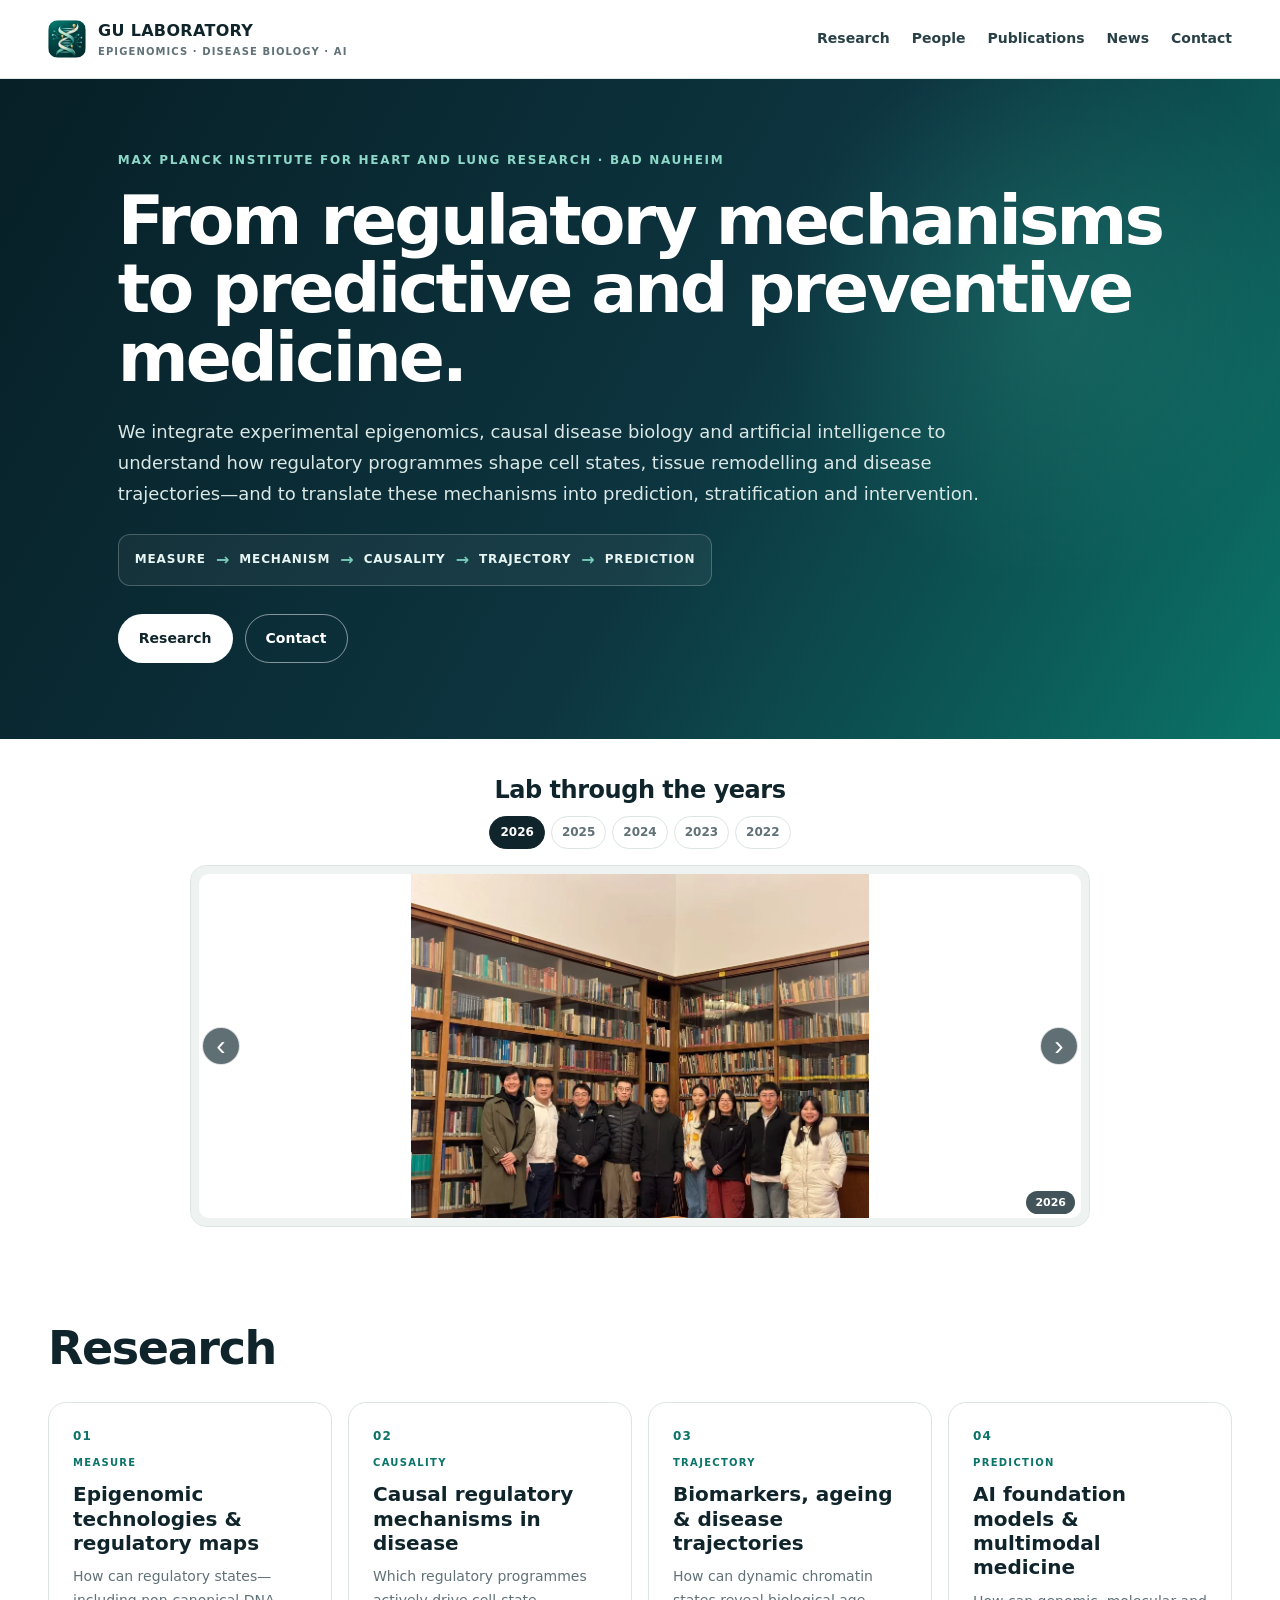
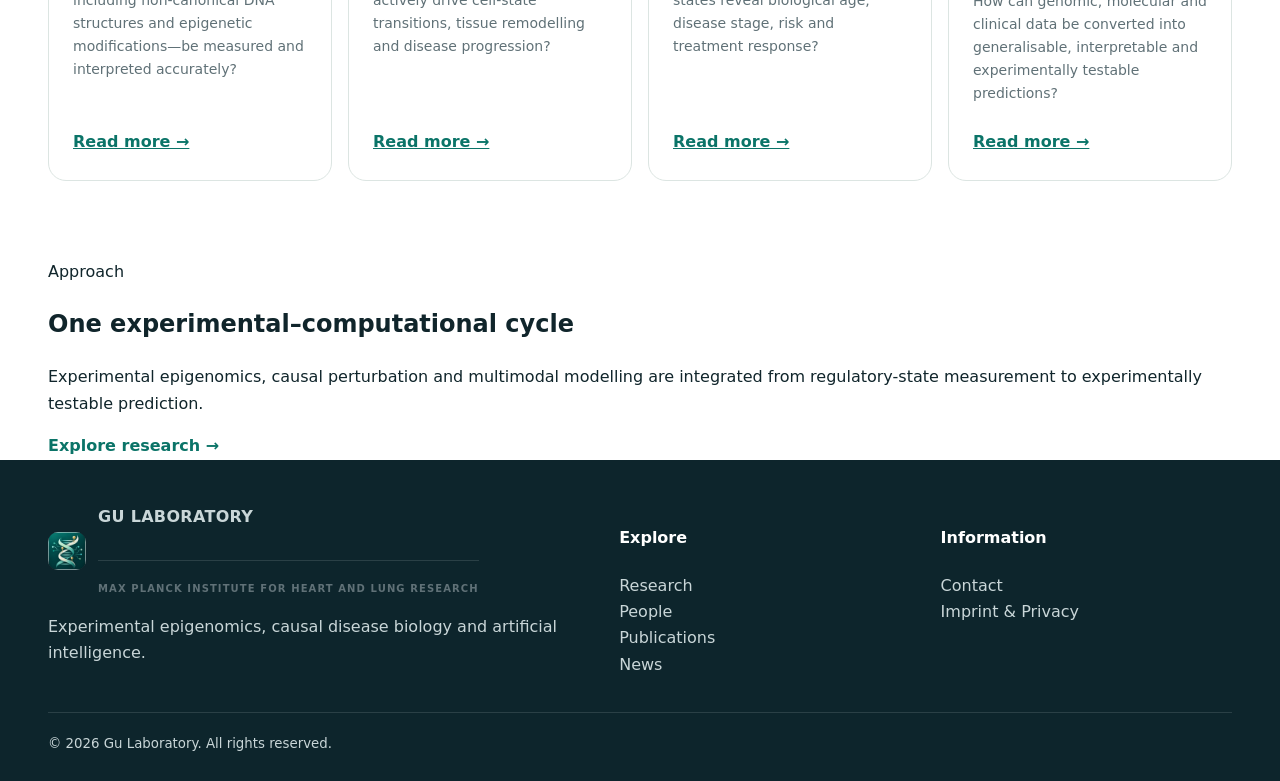
==== commit 60e8f4f9: "Simplify homepage and compact approach section" ====
--- a/index.html
+++ b/index.html
@@ -30,7 +30,8 @@
 @media(max-width:800px){.lab-slide-media{height:300px}}
 @media(max-width:560px){.lab-carousel-section{padding-top:24px}.lab-carousel-head h2{font-size:21px}.lab-slide-media{height:230px}}
 </style>
-  <link rel="icon" type="image/webp" href="assets/images/brand/gu-lab-logo-temp.webp">\n</head>
+  <link rel="icon" type="image/webp" href="assets/images/brand/gu-lab-logo-temp.webp">
+</head>
 <body>
 <header class="site-header">
   <div class="wrap nav">
@@ -117,45 +118,17 @@
   </div>
 </section>
 
-<section class="section soft">
-  <div class="wrap">
-    <div class="section-head"><h2>Approach</h2></div>
-    <div class="split">
-      <div>
-        <p class="tagline">Measure → mechanism → causality → trajectory → prediction</p>
-        <p>We develop measurements for regulatory states, identify candidate mechanisms with multi-omic and spatial data, test causality through perturbation and disease models, and carry validated biological variables into longitudinal and predictive models.</p>
-        <div class="actions"><a class="btn dark" href="research.html">Research</a></div>
-      </div>
-      <div class="quote-panel">
-        <h2>One experimental–computational cycle</h2>
-        <p>Technology, mechanism and prediction are developed in one experimental–computational loop. Cancer, cardiovascular and pulmonary disease provide complementary settings in which regulatory states can be measured, perturbed and translated.</p>
-      </div>
+<section class="approach-strip" aria-labelledby="approach-title">
+  <div class="wrap approach-strip-inner">
+    <div class="approach-strip-heading">
+      <span class="approach-strip-label">Approach</span>
+      <h2 id="approach-title">One experimental–computational cycle</h2>
     </div>
+    <p>Experimental epigenomics, causal perturbation and multimodal modelling are integrated from regulatory-state measurement to experimentally testable prediction.</p>
+    <a class="text-link approach-strip-link" href="research.html">Explore research →</a>
   </div>
 </section>
 
-<section class="section contributions-section">
-  <div class="wrap">
-    <div class="section-head"><h2>Highlights</h2></div>
-    <div class="grid cols-4 highlights">
-      <article class="card highlight-card"><span class="contribution-stage">Measurement</span><span class="status established">Published</span><h3>T-WGBS</h3><p>Tagmentation-based whole-genome bisulfite sequencing provided a low-input route to genome-scale DNA methylation profiling.</p><small>Nature Protocols · 2013</small></article>
-      <article class="card highlight-card"><span class="contribution-stage">Mechanism</span><span class="status established">Published</span><h3>Cancer epigenomics</h3><p>BAZ2A-dependent epigenetic silencing in prostate cancer and STAG2-dependent enhancer-loop reprogramming in melanoma established complementary routes from regulatory disruption to disease phenotype.</p><small>Nature Genetics · 2015 · Nature Communications · 2022</small></article>
-      <article class="card highlight-card"><span class="contribution-stage">Trajectory</span><span class="status established">Published</span><h3>Histone modification clocks</h3><p>Cross-tissue histone-state models captured biological age, nonlinear ageing trajectories and disease-associated age acceleration.</p><small>PNAS · 2026</small></article>
-      <article class="card highlight-card"><span class="contribution-stage">Foundation model</span><span class="status established">Published</span><h3>JanusDNA</h3><p>A bidirectional DNA foundation model provides a transferable representation layer for long-range genomic sequence.</p><small>NeurIPS · 2026</small></article>
-    </div>
-  </div>
-</section>
-
-<section class="section soft">
-  <div class="wrap">
-    <div class="section-head"><h2>Current work</h2><a class="text-link" href="news.html">News →</a></div>
-    <div class="grid cols-3">
-      <article class="card news-card"><time>PREPRINT</time><h3>M6AFormer</h3><p>Sequence-based modelling prioritises previously unannotated functional m6A candidate sites for experimental follow-up.</p></article>
-      <article class="card news-card"><time>IN DEVELOPMENT</time><h3>pD-NBS-Seq</h3><p>An antibody-independent, pH-resolved strategy is being developed to map pH-responsive i-motif formation and enable future testing in dynamic physiological contexts.</p></article>
-      <article class="card news-card"><time>ONGOING</time><h3>cfDNA & disease trajectories</h3><p>Within AI4HEALTH, we integrate cfDNA genetic and epigenetic biomarkers with AI models for COPD exacerbation and transition to lung cancer, including prospective clinical validation.</p></article>
-    </div>
-  </div>
-</section>
 </main>
 <footer class="footer">
   <div class="wrap">
--- a/assets/styles.css
+++ b/assets/styles.css
@@ -10,7 +10,7 @@
 @media(max-width:900px){.enquiries-box{grid-column:auto}}
 
 .program-side{display:flex;flex-direction:column;gap:14px;min-width:0}
-.program-image{width:100%;aspect-ratio:16/10;object-fit:cover;object-position:center;border:1px solid var(--line);border-radius:14px;background:#fff;box-shadow:0 8px 24px rgba(7,31,38,.06)}
+.program-image{width:100%;aspect-ratio:16/10;object-fit:cover;object-position:center;border:1px solid var(--line);border-radius:14px;background:#fff;padding:0;box-shadow:0 8px 24px rgba(7,31,38,.06);overflow:hidden;display:block}
 .program-side .meta{padding-top:2px}
 @media(max-width:900px){.program-side{grid-column:2}.program-image{max-width:420px}}
 @media(max-width:560px){.program-side{grid-column:auto}.program-image{max-width:none}}
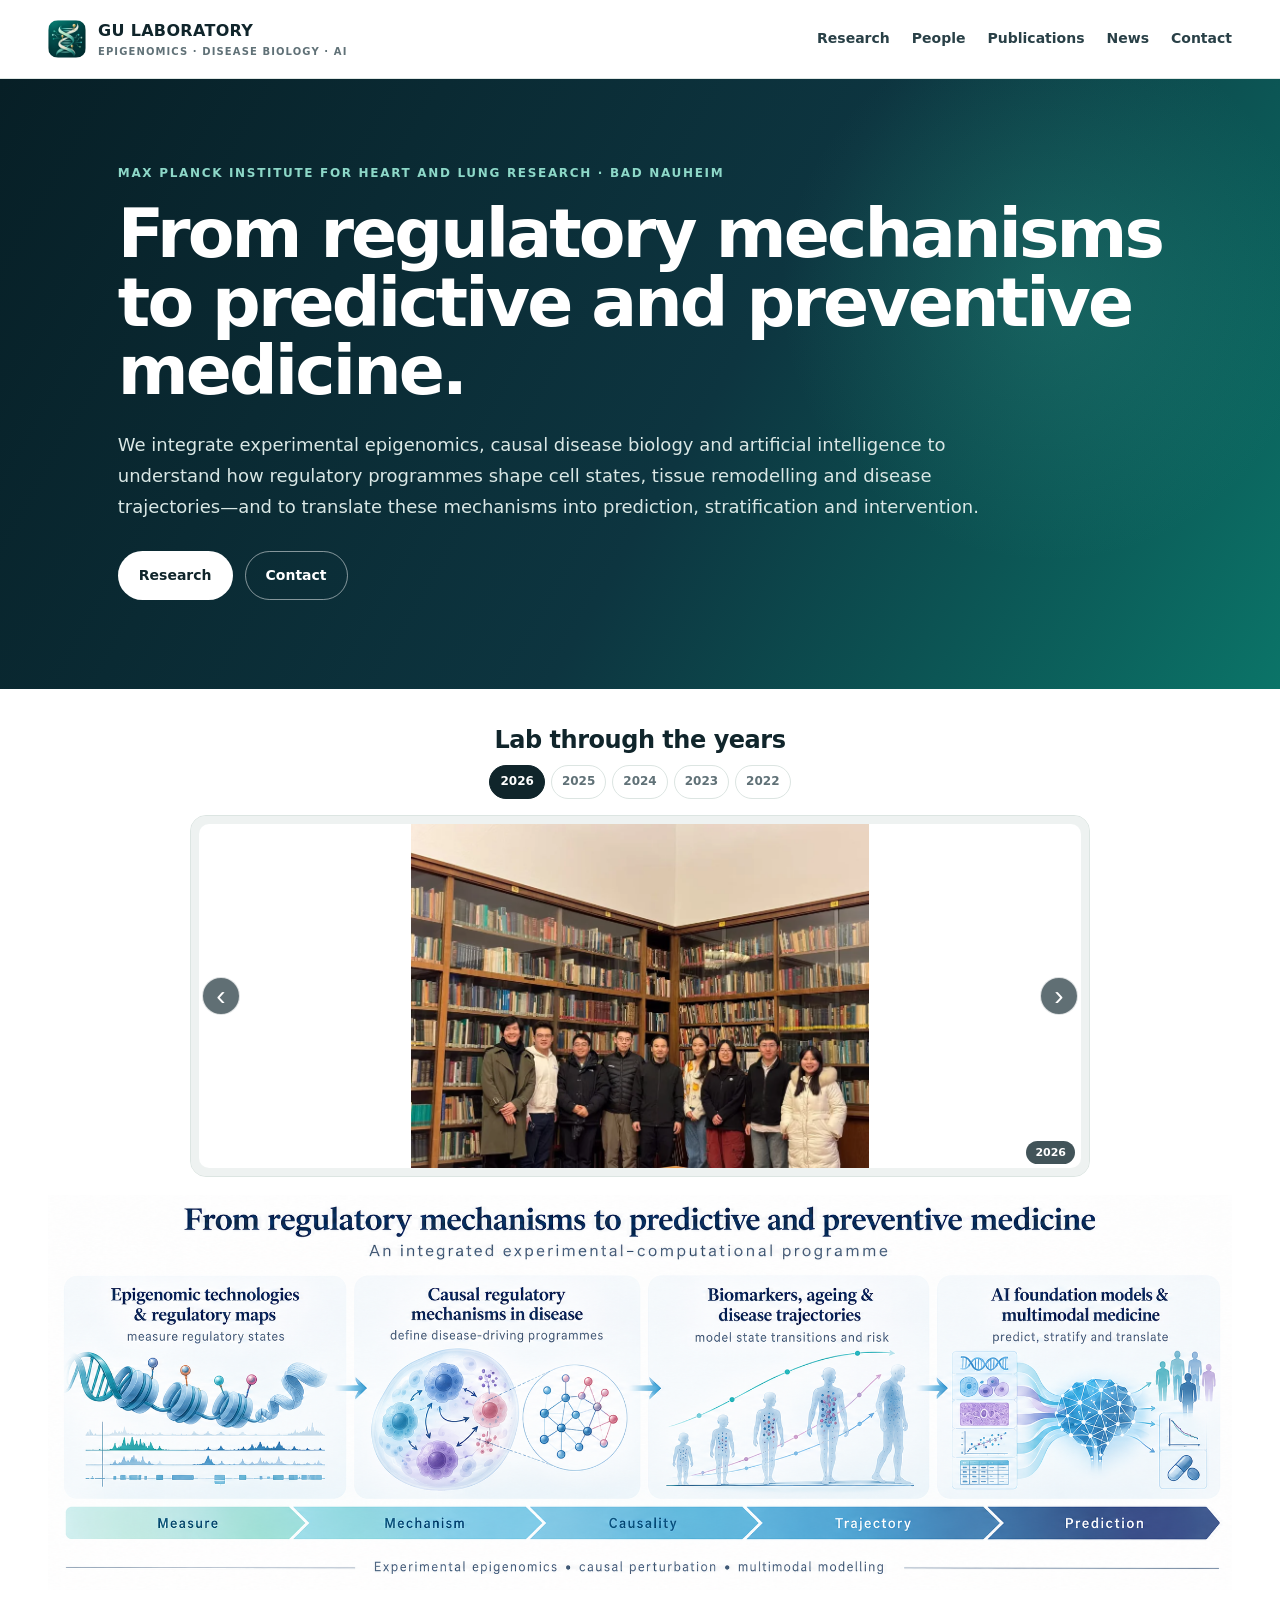
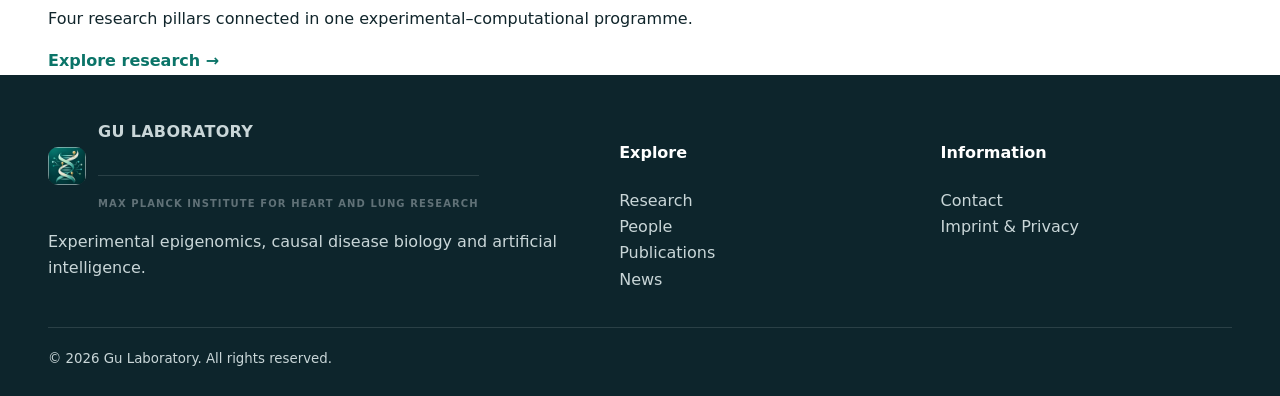
==== commit d14f1b1a: "Replace homepage research and approach with integrated overview figure" ====
--- a/index.html
+++ b/index.html
@@ -49,10 +49,7 @@
       <div class="eyebrow">Max Planck Institute for Heart and Lung Research · Bad Nauheim</div>
       <h1><span class="hero-line">From regulatory mechanisms</span><span class="hero-line">to predictive and preventive</span><span class="hero-line">medicine.</span></h1>
       <p>We integrate experimental epigenomics, causal disease biology and artificial intelligence to understand how regulatory programmes shape cell states, tissue remodelling and disease trajectories—and to translate these mechanisms into prediction, stratification and intervention.</p>
-      <div class="pipeline" aria-label="Research workflow">
-        <span>Measure</span><b>→</b><span>Mechanism</span><b>→</b><span>Causality</span><b>→</b><span>Trajectory</span><b>→</b><span>Prediction</span>
-      </div>
-      <div class="actions"><a class="btn primary" href="research.html">Research</a><a class="btn ghost" href="contact.html">Contact</a></div>
+<div class="actions"><a class="btn primary" href="research.html">Research</a><a class="btn ghost" href="contact.html">Contact</a></div>
     </div>
   </div>
 </section>
@@ -106,26 +103,15 @@
   </div>
 </section>
 
-<section class="section programme-section">
-  <div class="wrap">
-    <div class="section-head"><h2>Research</h2></div>
-    <div class="grid cols-4 pillar-grid">
-      <article class="card research-card"><span class="number">01</span><span class="pillar-kicker">Measure</span><h3>Epigenomic technologies & regulatory maps</h3><p>How can regulatory states—including non-canonical DNA structures and epigenetic modifications—be measured and interpreted accurately?</p><a class="arrow" href="research.html#maps">Read more →</a></article>
-      <article class="card research-card"><span class="number">02</span><span class="pillar-kicker">Causality</span><h3>Causal regulatory mechanisms in disease</h3><p>Which regulatory programmes actively drive cell-state transitions, tissue remodelling and disease progression?</p><a class="arrow" href="research.html#causal">Read more →</a></article>
-      <article class="card research-card"><span class="number">03</span><span class="pillar-kicker">Trajectory</span><h3>Biomarkers, ageing & disease trajectories</h3><p>How can dynamic chromatin states reveal biological age, disease stage, risk and treatment response?</p><a class="arrow" href="research.html#trajectories">Read more →</a></article>
-      <article class="card research-card"><span class="number">04</span><span class="pillar-kicker">Prediction</span><h3>AI foundation models & multimodal medicine</h3><p>How can genomic, molecular and clinical data be converted into generalisable, interpretable and experimentally testable predictions?</p><a class="arrow" href="research.html#ai">Read more →</a></article>
+<section class="research-overview-section" aria-label="Integrated research programme">
+  <div class="wrap research-overview-wrap">
+    <a class="research-overview-figure" href="research.html" aria-label="Explore the Gu Laboratory research programme">
+      <img src="assets/images/research/research-overview-precision-medicine.png" alt="Gu Laboratory integrated research programme: epigenomic technologies and regulatory maps, causal regulatory mechanisms in disease, biomarkers and disease trajectories, and AI foundation models and multimodal medicine, connected from measurement to prediction.">
+    </a>
+    <div class="research-overview-footer">
+      <p>Four research pillars connected in one experimental–computational programme.</p>
+      <a class="text-link" href="research.html">Explore research →</a>
     </div>
-  </div>
-</section>
-
-<section class="approach-strip" aria-labelledby="approach-title">
-  <div class="wrap approach-strip-inner">
-    <div class="approach-strip-heading">
-      <span class="approach-strip-label">Approach</span>
-      <h2 id="approach-title">One experimental–computational cycle</h2>
-    </div>
-    <p>Experimental epigenomics, causal perturbation and multimodal modelling are integrated from regulatory-state measurement to experimentally testable prediction.</p>
-    <a class="text-link approach-strip-link" href="research.html">Explore research →</a>
   </div>
 </section>
 
--- a/assets/home-v2.css
+++ b/assets/home-v2.css
@@ -5,23 +5,16 @@
 .hero p{max-width:900px;font-size:18px;line-height:1.72;margin-bottom:0}
 .pipeline{margin-top:24px}
 .hero .actions{margin-top:28px}
-.programme-section .section-head,.contributions-section .section-head{align-items:flex-end}
+.programme-section .section-head{align-items:flex-end}
 .pillar-grid{gap:16px}
 .pillar-grid .card{padding:24px}
 .research-card{min-height:310px}
-.pillar-kicker,.contribution-stage{display:block;margin:8px 0 3px;font-size:10px;font-weight:900;letter-spacing:.13em;text-transform:uppercase;color:var(--teal)}
+.pillar-kicker{display:block;margin:8px 0 3px;font-size:10px;font-weight:900;letter-spacing:.13em;text-transform:uppercase;color:var(--teal)}
 .pillar-kicker+.research-card h3{margin-top:4px}
 .research-card h3{line-height:1.22}
 .research-card p{font-size:14px;line-height:1.65}
-.highlights{gap:16px}
-.highlights .card{padding:24px}
-.highlight-card{min-height:290px}
-.contribution-stage{margin:0 0 8px;color:#466169}
-.highlight-card .status{margin-top:0}
-.highlight-card h3{line-height:1.22}
-.highlight-card p{font-size:14px;line-height:1.65}
 @media(max-width:1100px){.hero-line{white-space:normal}.hero h1{max-width:900px}.research-card{min-height:270px}}
-@media(max-width:560px){.hero{min-height:auto}.hero-inner{padding:58px 0 62px}.hero h1{font-size:clamp(39px,12vw,54px);line-height:1.02}.hero p{font-size:16px;line-height:1.65}.hero-line{white-space:normal}.pipeline{width:100%;justify-content:flex-start}.research-card,.highlight-card{min-height:auto}}
+@media(max-width:560px){.hero{min-height:auto}.hero-inner{padding:58px 0 62px}.hero h1{font-size:clamp(39px,12vw,54px);line-height:1.02}.hero p{font-size:16px;line-height:1.65}.hero-line{white-space:normal}.pipeline{width:100%;justify-content:flex-start}.research-card,}
 
 .lab-carousel-section{padding:38px 0 18px;background:#fff}
 .lab-carousel-head{display:flex;flex-direction:column;align-items:center;justify-content:center;gap:12px;margin-bottom:16px;max-width:900px;margin-left:auto;margin-right:auto;text-align:center}
@@ -52,3 +45,16 @@
 .lab-carousel-arrow:hover{background:rgba(7,31,38,.82)}
 @media(max-width:800px){.lab-carousel-head{align-items:center;gap:10px}.lab-year-nav{justify-content:center}.lab-slide-media{height:300px}}
 @media(max-width:560px){.lab-carousel-section{padding-top:24px}.lab-carousel-head h2{font-size:21px}.lab-slide-media{height:230px}.lab-carousel-arrow{width:34px;height:34px;font-size:24px}.lab-carousel-arrow.prev{left:8px}.lab-carousel-arrow.next{right:8px}}
+
+.approach-strip{background:var(--paper);border-top:1px solid var(--line);border-bottom:1px solid var(--line)}
+.approach-strip-inner{min-height:132px;display:grid;grid-template-columns:260px minmax(0,1fr) auto;gap:32px;align-items:center;padding-top:24px;padding-bottom:24px}
+.approach-strip-heading{display:flex;flex-direction:column;gap:5px}
+.approach-strip-label{font-size:10px;font-weight:900;letter-spacing:.13em;text-transform:uppercase;color:var(--teal)}
+.approach-strip-heading h2{font-family:inherit;font-size:22px;font-weight:760;line-height:1.15;letter-spacing:-.02em;margin:0}
+.approach-strip p{margin:0;max-width:700px;color:var(--muted);font-size:15px;line-height:1.65}
+.approach-strip-link{white-space:nowrap;font-weight:800}
+@media(max-width:900px){
+  .approach-strip-inner{grid-template-columns:1fr;gap:12px;min-height:0;padding-top:26px;padding-bottom:28px}
+  .approach-strip p{max-width:none}
+  .approach-strip-link{justify-self:start}
+}
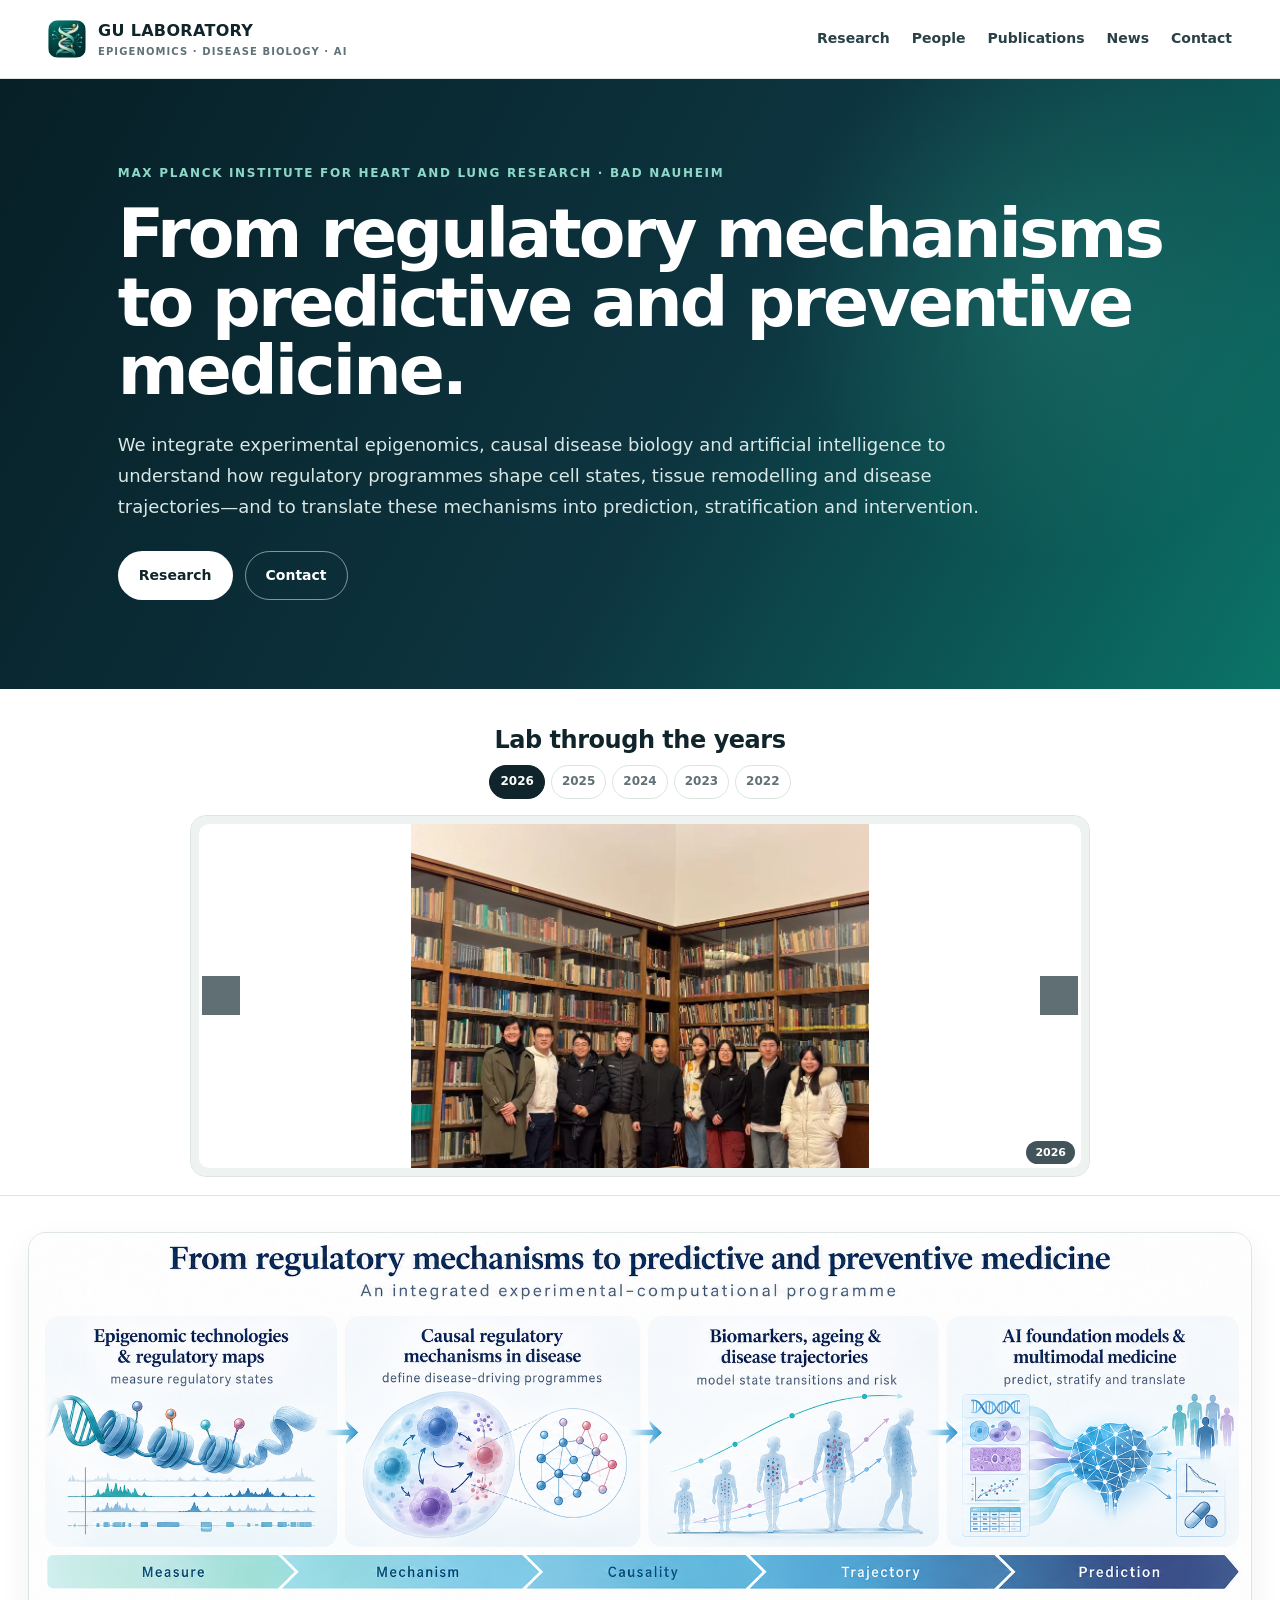
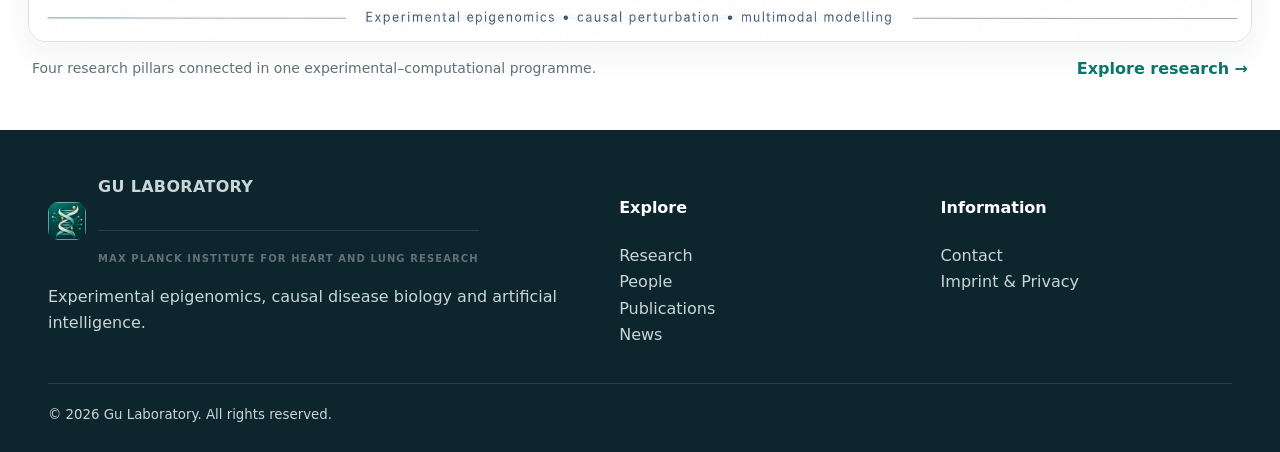
==== commit 163dc25a: "Add canonical and social metadata to index.html" ====
--- a/index.html
+++ b/index.html
@@ -5,6 +5,54 @@
   <meta name="viewport" content="width=device-width,initial-scale=1">
   <title>Gu Laboratory | Epigenomics, Disease Biology & AI</title>
   <meta name="description" content="Gu Laboratory integrates experimental epigenomics, causal disease biology and artificial intelligence to connect regulatory mechanisms with disease trajectories, prediction and prevention.">
+  <!-- SEO metadata -->
+  <link rel="canonical" href="https://gulaboratory.com/">
+  <meta property="og:site_name" content="Gu Laboratory">
+  <meta property="og:type" content="website">
+  <meta property="og:title" content="Gu Laboratory | Epigenomics, Disease Biology &amp; AI">
+  <meta property="og:description" content="Gu Laboratory integrates experimental epigenomics, causal disease biology and artificial intelligence to connect regulatory mechanisms with disease trajectories, prediction and prevention.">
+  <meta property="og:url" content="https://gulaboratory.com/">
+  <meta property="og:image" content="https://gulaboratory.com/assets/images/lab/group-2026.webp">
+  <meta name="twitter:card" content="summary_large_image">
+  <meta name="twitter:title" content="Gu Laboratory | Epigenomics, Disease Biology &amp; AI">
+  <meta name="twitter:description" content="Gu Laboratory integrates experimental epigenomics, causal disease biology and artificial intelligence to connect regulatory mechanisms with disease trajectories, prediction and prevention.">
+  <meta name="twitter:image" content="https://gulaboratory.com/assets/images/lab/group-2026.webp">
+  <script type="application/ld+json">
+{
+  "@context": "https://schema.org",
+  "@graph": [
+    {
+      "@type": "WebSite",
+      "@id": "https://gulaboratory.com/#website",
+      "url": "https://gulaboratory.com/",
+      "name": "Gu Laboratory",
+      "alternateName": "GU LABORATORY"
+    },
+    {
+      "@type": "Organization",
+      "@id": "https://gulaboratory.com/#organization",
+      "name": "Gu Laboratory",
+      "url": "https://gulaboratory.com/",
+      "logo": "https://gulaboratory.com/assets/images/brand/gu-lab-logo-temp.webp",
+      "description": "Gu Laboratory integrates experimental epigenomics, causal disease biology and artificial intelligence to connect regulatory mechanisms with disease trajectories, prediction and prevention.",
+      "parentOrganization": {
+        "@type": "Organization",
+        "name": "Max Planck Institute for Heart and Lung Research",
+        "url": "https://www.mpi-hlr.de/"
+      },
+      "address": {
+        "@type": "PostalAddress",
+        "streetAddress": "Parkstraße 1",
+        "postalCode": "61231",
+        "addressLocality": "Bad Nauheim",
+        "addressCountry": "DE"
+      },
+      "email": "Lei.Gu@mpi-bn.mpg.de"
+    }
+  ]
+}
+  </script>
+  <!-- /SEO metadata -->
   <link rel="stylesheet" href="assets/styles.css">
   <link rel="stylesheet" href="assets/home-v2.css">
 <style data-carousel-failsafe>
--- a/assets/home-v2.css
+++ b/assets/home-v2.css
@@ -3,18 +3,9 @@
 .hero h1{font-size:clamp(42px,5.45vw,68px);line-height:1.01;letter-spacing:-.042em;margin:16px 0 24px}
 .hero-line{display:block;white-space:nowrap}
 .hero p{max-width:900px;font-size:18px;line-height:1.72;margin-bottom:0}
-.pipeline{margin-top:24px}
 .hero .actions{margin-top:28px}
-.programme-section .section-head{align-items:flex-end}
-.pillar-grid{gap:16px}
-.pillar-grid .card{padding:24px}
-.research-card{min-height:310px}
-.pillar-kicker{display:block;margin:8px 0 3px;font-size:10px;font-weight:900;letter-spacing:.13em;text-transform:uppercase;color:var(--teal)}
-.pillar-kicker+.research-card h3{margin-top:4px}
-.research-card h3{line-height:1.22}
-.research-card p{font-size:14px;line-height:1.65}
-@media(max-width:1100px){.hero-line{white-space:normal}.hero h1{max-width:900px}.research-card{min-height:270px}}
-@media(max-width:560px){.hero{min-height:auto}.hero-inner{padding:58px 0 62px}.hero h1{font-size:clamp(39px,12vw,54px);line-height:1.02}.hero p{font-size:16px;line-height:1.65}.hero-line{white-space:normal}.pipeline{width:100%;justify-content:flex-start}.research-card,}
+@media(max-width:1100px){.hero-line{white-space:normal}.hero h1{max-width:900px}}
+@media(max-width:560px){.hero{min-height:auto}.hero-inner{padding:58px 0 62px}.hero h1{font-size:clamp(39px,12vw,54px);line-height:1.02}.hero p{font-size:16px;line-height:1.65}.hero-line{white-space:normal}}
 
 .lab-carousel-section{padding:38px 0 18px;background:#fff}
 .lab-carousel-head{display:flex;flex-direction:column;align-items:center;justify-content:center;gap:12px;margin-bottom:16px;max-width:900px;margin-left:auto;margin-right:auto;text-align:center}
@@ -46,15 +37,20 @@
 @media(max-width:800px){.lab-carousel-head{align-items:center;gap:10px}.lab-year-nav{justify-content:center}.lab-slide-media{height:300px}}
 @media(max-width:560px){.lab-carousel-section{padding-top:24px}.lab-carousel-head h2{font-size:21px}.lab-slide-media{height:230px}.lab-carousel-arrow{width:34px;height:34px;font-size:24px}.lab-carousel-arrow.prev{left:8px}.lab-carousel-arrow.next{right:8px}}
 
-.approach-strip{background:var(--paper);border-top:1px solid var(--line);border-bottom:1px solid var(--line)}
-.approach-strip-inner{min-height:132px;display:grid;grid-template-columns:260px minmax(0,1fr) auto;gap:32px;align-items:center;padding-top:24px;padding-bottom:24px}
-.approach-strip-heading{display:flex;flex-direction:column;gap:5px}
-.approach-strip-label{font-size:10px;font-weight:900;letter-spacing:.13em;text-transform:uppercase;color:var(--teal)}
-.approach-strip-heading h2{font-family:inherit;font-size:22px;font-weight:760;line-height:1.15;letter-spacing:-.02em;margin:0}
-.approach-strip p{margin:0;max-width:700px;color:var(--muted);font-size:15px;line-height:1.65}
-.approach-strip-link{white-space:nowrap;font-weight:800}
 @media(max-width:900px){
-  .approach-strip-inner{grid-template-columns:1fr;gap:12px;min-height:0;padding-top:26px;padding-bottom:28px}
-  .approach-strip p{max-width:none}
-  .approach-strip-link{justify-self:start}
+      }
+
+.research-overview-section{padding:36px 0 48px;background:#fff;border-top:1px solid var(--line)}
+.research-overview-wrap{max-width:1360px}
+.research-overview-figure{display:block;border:1px solid var(--line);border-radius:18px;overflow:hidden;background:#fff;box-shadow:0 12px 32px rgba(7,31,38,.06);transition:transform .2s ease,box-shadow .2s ease}
+.research-overview-figure:hover{transform:translateY(-2px);box-shadow:0 16px 38px rgba(7,31,38,.09)}
+.research-overview-figure img{display:block;width:100%;height:auto}
+.research-overview-footer{display:flex;align-items:center;justify-content:space-between;gap:24px;padding:14px 4px 0}
+.research-overview-footer p{margin:0;color:var(--muted);font-size:14px;line-height:1.5}
+.research-overview-footer .text-link{white-space:nowrap;font-weight:800}
+@media(max-width:700px){
+  .research-overview-section{padding:24px 0 34px}
+  .research-overview-figure{border-radius:12px;overflow-x:auto}
+  .research-overview-figure img{width:1000px;max-width:none}
+  .research-overview-footer{align-items:flex-start;flex-direction:column;gap:8px}
 }
